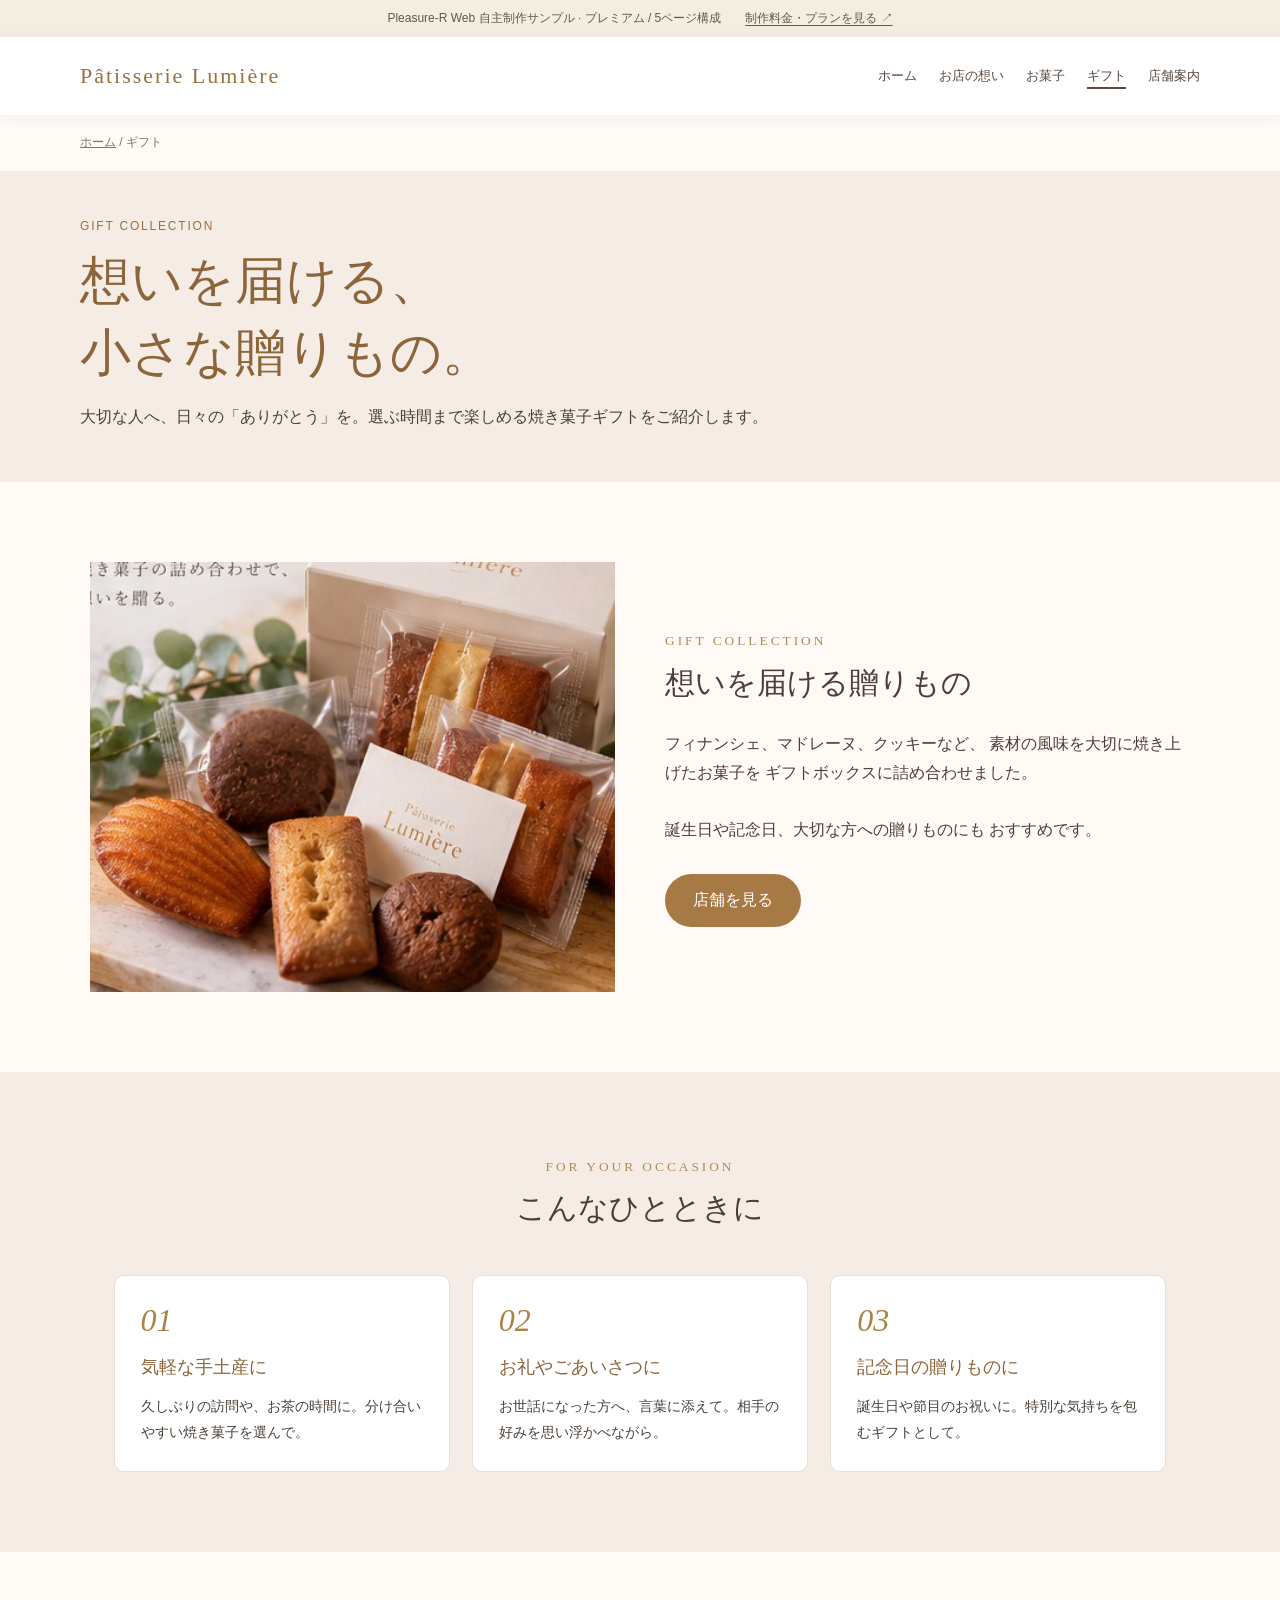
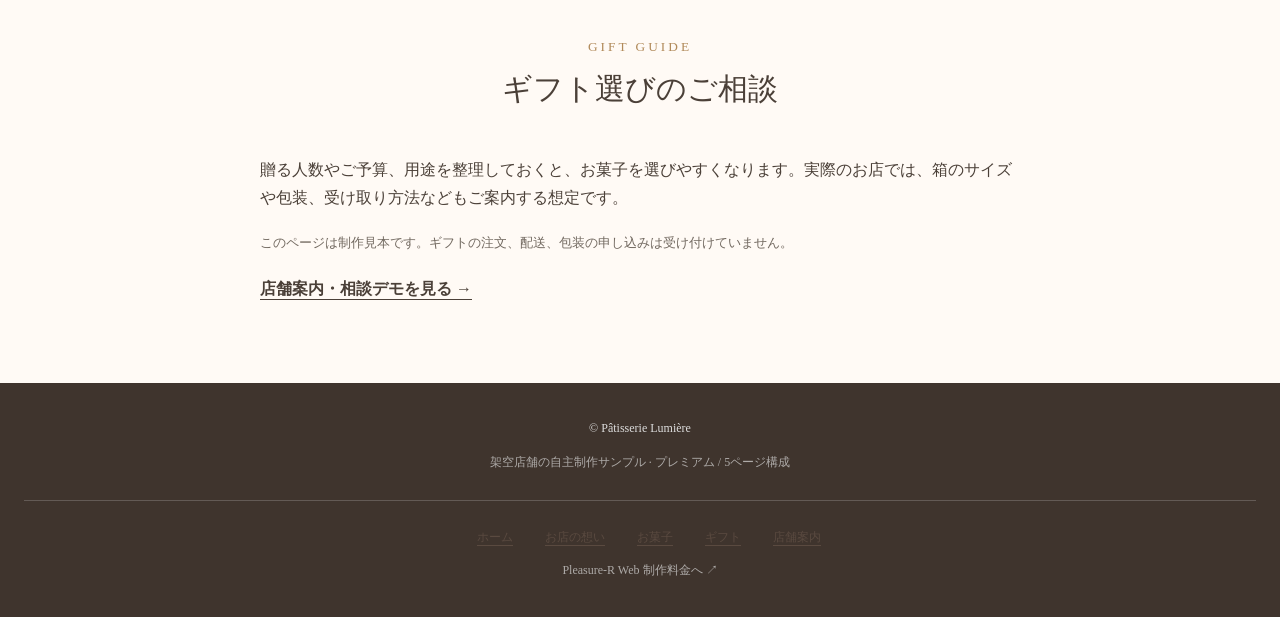
==== gift.html @ 0e6a3077 "Build a five-page patisserie sample" ====
<!doctype html><html lang="ja"><head><meta charset="utf-8"><meta name="viewport" content="width=device-width,initial-scale=1"><meta name="description" content="プレミアムプラン・5ページ構成の自主制作サンプル。架空の洋菓子店、パティスリー・ルミエール。"><title>焼き菓子・ギフト｜Pâtisserie Lumière</title><link rel="stylesheet" href="site.css"><script src="demo.js" defer></script></head><body><div class="demo-bar"><span>Pleasure-R Web 自主制作サンプル · プレミアム / 5ページ構成</span><a href="https://yamaji8198.github.io/pleasure-r-web/#price">制作料金・プランを見る ↗</a></div><header><div class="wrap cake-nav"><a class="logo" href="index.html">Pâtisserie Lumière</a><nav aria-label="メインメニュー"><a href="index.html">ホーム</a><a href="concept.html">お店の想い</a><a href="sweets.html">お菓子</a><a href="gift.html" aria-current="page">ギフト</a><a href="shop.html">店舗案内</a></nav></div></header><main><div class="wrap breadcrumb"><a href="index.html">ホーム</a><span aria-hidden="true"> / </span>ギフト</div><div class="page-head"><div class="wrap"><p class="ey">GIFT COLLECTION</p><h1>想いを届ける、<br>小さな贈りもの。</h1><p>大切な人へ、日々の「ありがとう」を。選ぶ時間まで楽しめる焼き菓子ギフトをご紹介します。</p></div></div><section id="gift">

  <div class="gift">

    <img src="gift.jpg" alt="焼き菓子ギフト">

    <div>

      <div class="title" style="text-align:left;margin-bottom:25px">

        <small>GIFT COLLECTION</small>

        <h2>想いを届ける贈りもの</h2>

      </div>

      <p>

        フィナンシェ、マドレーヌ、クッキーなど、

        素材の風味を大切に焼き上げたお菓子を

        ギフトボックスに詰め合わせました。

      </p>

      <br>

      <p>

        誕生日や記念日、大切な方への贈りものにも

        おすすめです。

      </p>

      <br>

      <a class="button" href="shop.html">店舗を見る</a>

    </div>

  </div>

</section><section class="season"><div class="wrap"><div class="title"><small>FOR YOUR OCCASION</small><h2>こんなひとときに</h2></div><div class="panel-grid"><article class="panel"><span class="panel-number">01</span><h3>気軽な手土産に</h3><p>久しぶりの訪問や、お茶の時間に。分け合いやすい焼き菓子を選んで。</p></article><article class="panel"><span class="panel-number">02</span><h3>お礼やごあいさつに</h3><p>お世話になった方へ、言葉に添えて。相手の好みを思い浮かべながら。</p></article><article class="panel"><span class="panel-number">03</span><h3>記念日の贈りものに</h3><p>誕生日や節目のお祝いに。特別な気持ちを包むギフトとして。</p></article></div></div></section><section><div class="wrap"><div class="title"><small>GIFT GUIDE</small><h2>ギフト選びのご相談</h2></div><div class="reading"><p>贈る人数やご予算、用途を整理しておくと、お菓子を選びやすくなります。実際のお店では、箱のサイズや包装、受け取り方法などもご案内する想定です。</p><p class="demo-note">このページは制作見本です。ギフトの注文、配送、包装の申し込みは受け付けていません。</p><a class="more-link" href="shop.html#consultation">店舗案内・相談デモを見る →</a></div></div></section></main><footer><p>© Pâtisserie Lumière</p><p class="portfolio">架空店舗の自主制作サンプル · プレミアム / 5ページ構成</p><nav class="page-subnav" aria-label="フッターメニュー"><a href="index.html">ホーム</a><a href="concept.html">お店の想い</a><a href="sweets.html">お菓子</a><a href="gift.html">ギフト</a><a href="shop.html">店舗案内</a></nav><p class="portfolio"><a href="https://yamaji8198.github.io/pleasure-r-web/#price">Pleasure-R Web 制作料金へ ↗</a></p></footer></body></html>
---- site.css ----
*{

  box-sizing:border-box;

  margin:0;

  padding:0;

}

html{

  scroll-behavior:smooth;

}

body{

  font-family:"Hiragino Mincho ProN","Yu Mincho",serif;

  color:#4b4038;

  background:#fffaf5;

  line-height:1.8;

}

header{

  position:sticky;

  top:0;

  z-index:100;

  background:rgba(255,255,255,.95);

  padding:14px 6%;

  display:flex;

  justify-content:space-between;

  align-items:center;

  box-shadow:0 2px 15px rgba(0,0,0,.05);

}

.logo{

  font-size:20px;

  letter-spacing:2px;

  color:#9a7040;

}

nav a{

  color:#5a4a40;

  text-decoration:none;

  margin-left:18px;

  font-size:13px;

}

.hero{

  min-height:78vh;

  background:

    linear-gradient(rgba(255,248,240,.25),rgba(255,248,240,.25)),

    url("hero.jpg") center/cover no-repeat;

  display:flex;

  align-items:center;

  padding:8%;

}

.hero-box{

  background:rgba(255,255,255,.86);

  padding:40px;

  max-width:520px;

  border-radius:4px;

}

.hero h1{

  font-size:clamp(30px,6vw,55px);

  font-weight:400;

  color:#8c653b;

  margin-bottom:15px;

}

.hero p{

  font-size:16px;

  margin-bottom:25px;

}

.button{

  display:inline-block;

  background:#a77a45;

  color:white;

  text-decoration:none;

  padding:12px 28px;

  border-radius:30px;

}

section{

  padding:80px 7%;

}

.title{

  text-align:center;

  margin-bottom:45px;

}

.title small{

  color:#b18a5a;

  letter-spacing:3px;

}

.title h2{

  font-size:30px;

  font-weight:400;

  margin-top:5px;

}

.intro{

  text-align:center;

  max-width:750px;

  margin:auto;

}

.products{

  display:grid;

  grid-template-columns:repeat(3,1fr);

  gap:25px;

}

.card{

  background:white;

  box-shadow:0 8px 25px rgba(70,40,20,.08);

  overflow:hidden;

}

.card img{

  width:100%;

  height:280px;

  object-fit:cover;

}

.card-text{

  padding:22px;

}

.card h3{

  font-weight:400;

  color:#8c653b;

}

.price{

  color:#a77a45;

  margin-top:8px;

}

.season{

  background:#f5ede5;

}

.gift{

  display:grid;

  grid-template-columns:1fr 1fr;

  align-items:center;

  gap:50px;

}

.gift img{

  width:100%;

  height:430px;

  object-fit:cover;

}

.shop{

  background:white;

}

.shop-wrap{

  display:grid;

  grid-template-columns:1fr 1fr;

  gap:45px;

  align-items:center;

}

.shop-wrap img{

  width:100%;

  height:430px;

  object-fit:cover;

}

.info{

  background:#fff;

  padding:35px;

}

.info h3{

  font-size:26px;

  font-weight:400;

  color:#8c653b;

  margin-bottom:20px;

}

.cta{

  text-align:center;

  background:#8c653b;

  color:white;

}

.cta h2{

  font-size:30px;

  font-weight:400;

  margin-bottom:15px;

}

.cta .button{

  background:white;

  color:#8c653b;

  margin-top:20px;

}

footer{

  text-align:center;

  padding:35px;

  background:#3f342d;

  color:#ddd;

  font-size:12px;

}

.portfolio{

  margin-top:12px;

  opacity:.7;

}

@media(max-width:750px){

  header{

    display:block;

    text-align:center;

  }

  nav{

    margin-top:8px;

  }

  nav a{

    margin:0 5px;

    font-size:11px;

  }

  .hero{

    min-height:70vh;

    padding:25px;

  }

  .hero-box{

    padding:28px 22px;

  }

  section{

    padding:60px 20px;

  }

  .products,

  .gift,

  .shop-wrap{

    grid-template-columns:1fr;

  }

  .card img,

  .gift img,

  .shop-wrap img{

    height:auto;

  }

}


a:focus-visible,button:focus-visible,input:focus-visible,select:focus-visible,textarea:focus-visible{outline:3px solid #cd7a29;outline-offset:4px}img{max-width:100%;height:auto}.demo-bar{display:flex;align-items:center;justify-content:center;flex-wrap:wrap;gap:6px 24px;padding:9px 18px;background:#f4ede1;color:#655846;font:12px/1.6 -apple-system,BlinkMacSystemFont,"Yu Gothic",sans-serif}.demo-bar a{text-decoration:underline;text-underline-offset:3px}.breadcrumb{font-size:12px;padding:17px 0;color:#737b72}.breadcrumb a{text-decoration:underline}.page-head{padding:45px 0 50px;background:var(--cream,#f5ede5)}.page-head h1{font-size:clamp(2rem,4vw,3.4rem);margin:8px 0 14px;line-height:1.4}.page-head p{max-width:720px}.page-links{display:flex;gap:10px;flex-wrap:wrap;margin:24px 0}.page-links a{padding:10px 17px;border:1px solid #d9dacf;border-radius:5px;background:#fff}.page-links a:hover{border-color:#8d825d}.more-link{display:inline-block;text-decoration:underline;text-underline-offset:5px;font-weight:700;margin-top:20px}.page-subnav{display:flex;gap:14px;flex-wrap:wrap;justify-content:center;padding-top:26px;margin-top:26px;border-top:1px solid #ffffff30}.page-subnav a{text-decoration:underline;text-underline-offset:4px}nav a[aria-current=page]{text-decoration:underline;text-decoration-thickness:2px;text-underline-offset:7px}.panel-grid{display:grid;grid-template-columns:repeat(3,minmax(0,1fr));gap:22px}.panel{padding:26px;background:white;border:1px solid #e7dfd4;border-radius:10px}.panel h3{margin:0 0 10px;font-size:1.15rem}.panel p{font-size:.94rem}.panel-number{display:block;font:italic 32px Georgia,serif;color:#aa8347;margin-bottom:12px}.demo-note{font-size:13px;color:#726960;margin-top:16px}.reading{max-width:760px;margin:auto}.reading p+p{margin-top:18px}.reading h2{font-size:1.6rem;line-height:1.5;margin:24px 0 14px}.faq{max-width:850px;margin:25px auto 0}.faq details{border-bottom:1px solid #ddd6cb;padding:18px 4px}.faq summary{cursor:pointer;font-weight:700}.faq details p{margin-top:14px;font-size:.94rem}.demo-form{display:grid;gap:18px;max-width:700px;margin:24px auto 0}.demo-form label{display:grid;gap:6px;font-size:14px;font-weight:600}.demo-form input,.demo-form select,.demo-form textarea{font:inherit;min-width:0;width:100%;padding:12px;border:1px solid #c5c7bb;background:#fff;border-radius:6px}.demo-form textarea{min-height:110px;resize:vertical}.demo-form button{font:inherit;border:0;cursor:pointer;justify-self:start}.demo-result{padding:20px;background:#edf4eb;border:1px solid #c7d7c6;border-radius:7px;color:#2f5135;white-space:pre-line}.demo-result:empty{display:none}.sample-contact{margin-top:30px}.sample-contact h2{font-size:1.7rem}.sample-contact p{margin:12px 0}.section-small{padding-top:40px;padding-bottom:40px}@media(max-width:800px){.panel-grid{grid-template-columns:1fr}.page-head{padding:28px 0 35px}.demo-bar{font-size:11px}.page-subnav{gap:12px 20px}}

:root{--cream:#f5ede5}.wrap{width:min(1120px,calc(100% - 48px));margin:auto}a{color:inherit;text-decoration:none}.cake-nav{display:flex;justify-content:space-between;align-items:center;gap:22px;min-height:78px;padding-block:16px}header{padding:0}header .logo{font-size:22px;white-space:nowrap}header nav{display:flex;gap:22px;flex-wrap:wrap}header nav a{margin:0;font-size:13px}.page-head h1{font-family:"Yu Mincho",serif;font-weight:400;color:#8c653b}.ey{font-family:sans-serif;letter-spacing:.15em;font-size:12px;color:#9a7040}.breadcrumb{font-family:sans-serif}.title h2{line-height:1.5}.intro .more-link{font-size:14px}.feature-grid{display:grid;grid-template-columns:repeat(3,minmax(0,1fr));gap:24px}.feature{display:block;background:#fff;border:1px solid #e8ded2;overflow:hidden;border-radius:3px}.feature img{width:100%;height:240px;object-fit:cover;display:block;transition:transform .25s}.feature:hover img{transform:scale(1.025)}.feature>div{padding:24px}.feature small{letter-spacing:.15em;color:#a77a45;font-family:sans-serif;font-size:11px}.feature h3{font-weight:400;font-size:23px;margin:5px 0 10px}.feature p{font-size:14px}.feature span{display:block;margin-top:20px;font-size:13px;color:#956d3e}.story-split{display:grid;grid-template-columns:1fr 1fr;gap:55px;align-items:center}.story-split>img{width:100%;height:430px;object-fit:cover}.panel-grid h3{font-weight:400;color:#8c653b}.panel-grid p{font-size:14px}.shop-wrap img{display:block}.info{padding:24px}.info h3{font-size:24px}.page-subnav a{font-size:12px}section[id],div[id]{scroll-margin-top:110px}.demo-form{font-family:sans-serif}.demo-form .button{font-size:14px}.demo-note{line-height:1.8}.cta p{max-width:650px;margin:0 auto}footer{padding-inline:24px}.hero-box{backdrop-filter:blur(3px)}@media(max-width:800px){.cake-nav{flex-direction:column;gap:12px;padding-block:13px}header nav{justify-content:center;gap:10px 20px}.feature-grid,.story-split{grid-template-columns:1fr}.feature img{height:260px}.story-split{gap:28px}.story-split>img{height:300px}.wrap{width:calc(100% - 40px)}section{padding-inline:20px}.story-split .reading{max-width:none}.hero{min-height:65vh}.page-head{padding-inline:0}.panel-grid{gap:16px}.cake-nav .logo{font-size:20px}}@media(max-width:480px){header nav{gap:8px 14px}header nav a{font-size:11px}.hero{min-height:560px;padding:24px 20px}.hero-box{padding:25px;max-width:100%}.hero h1{font-size:40px}.hero p{font-size:14px}.page-head h1{font-size:2rem}.gift img,.shop-wrap img{height:280px;object-fit:cover}.products{gap:24px}.card img{height:270px;object-fit:cover}.cta h2{font-size:25px}.feature img{height:220px}.story-split>img{height:260px}.panel{padding:22px}}
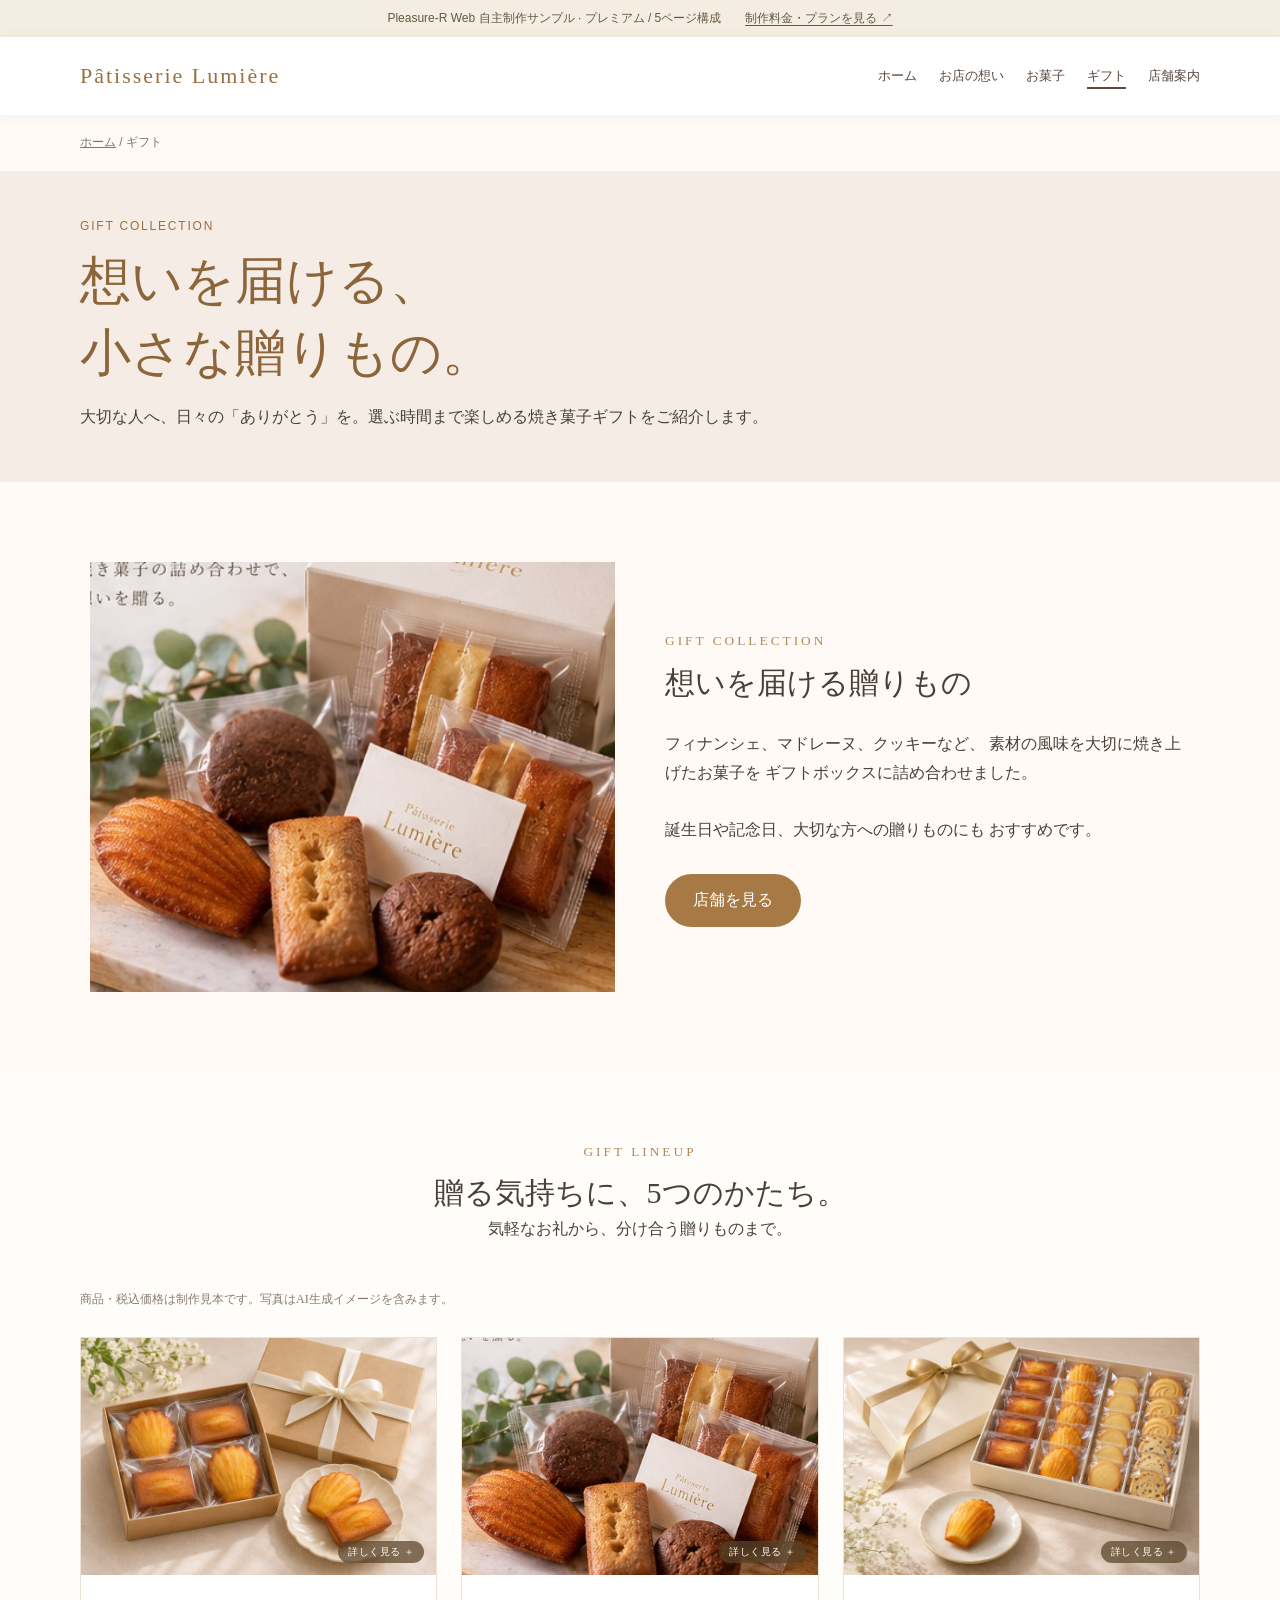
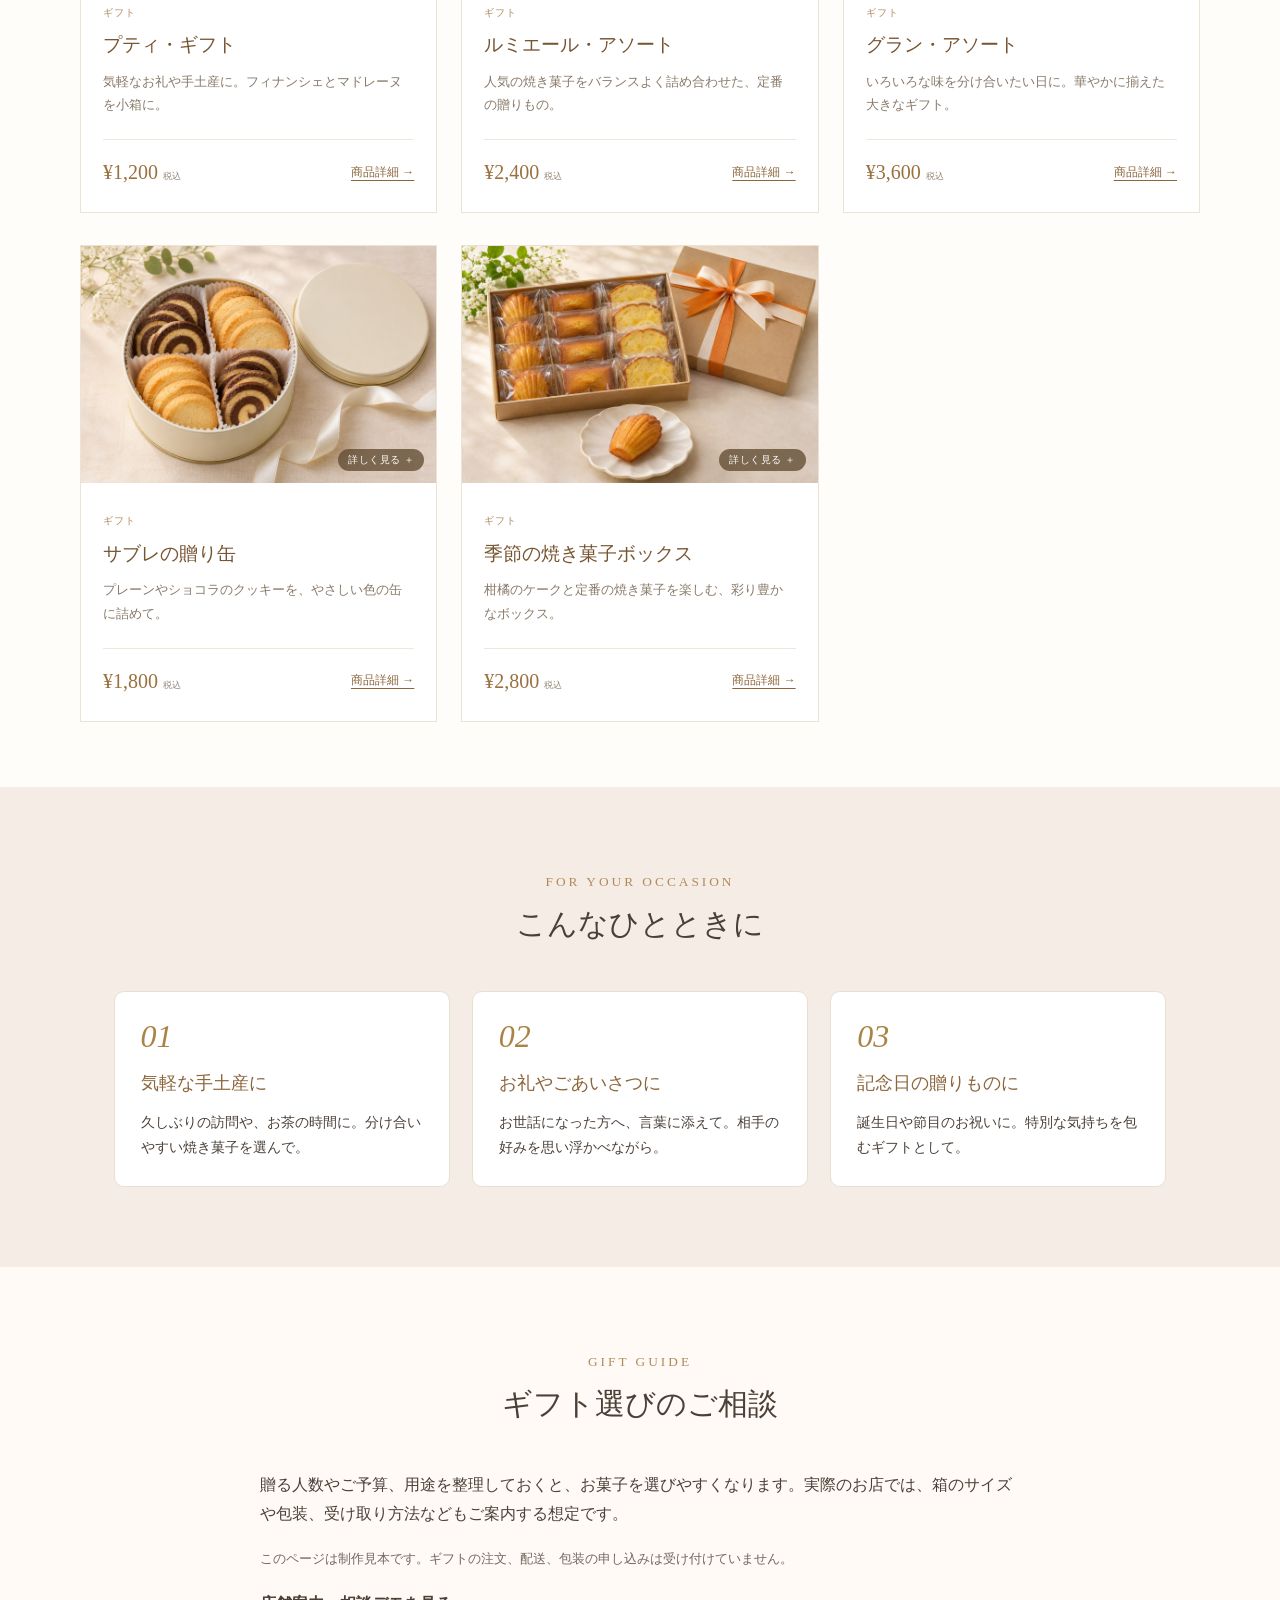
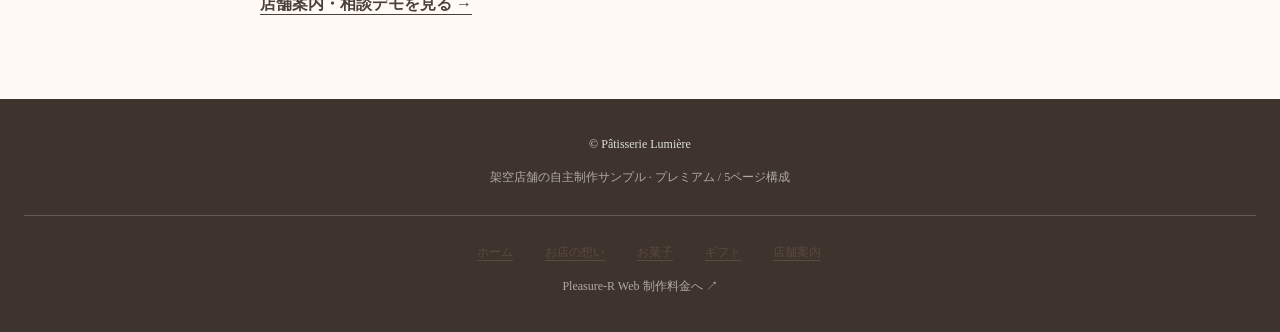
==== commit c26428db: "Add 30 sweets with fruit filters and product photos" ====
--- a/gift.html
+++ b/gift.html
@@ -1,45 +1,45 @@
-<!doctype html><html lang="ja"><head><meta charset="utf-8"><meta name="viewport" content="width=device-width,initial-scale=1"><meta name="description" content="プレミアムプラン・5ページ構成の自主制作サンプル。架空の洋菓子店、パティスリー・ルミエール。"><title>焼き菓子・ギフト｜Pâtisserie Lumière</title><link rel="stylesheet" href="site.css"><script src="demo.js" defer></script></head><body><div class="demo-bar"><span>Pleasure-R Web 自主制作サンプル · プレミアム / 5ページ構成</span><a href="https://yamaji8198.github.io/pleasure-r-web/#price">制作料金・プランを見る ↗</a></div><header><div class="wrap cake-nav"><a class="logo" href="index.html">Pâtisserie Lumière</a><nav aria-label="メインメニュー"><a href="index.html">ホーム</a><a href="concept.html">お店の想い</a><a href="sweets.html">お菓子</a><a href="gift.html" aria-current="page">ギフト</a><a href="shop.html">店舗案内</a></nav></div></header><main><div class="wrap breadcrumb"><a href="index.html">ホーム</a><span aria-hidden="true"> / </span>ギフト</div><div class="page-head"><div class="wrap"><p class="ey">GIFT COLLECTION</p><h1>想いを届ける、<br>小さな贈りもの。</h1><p>大切な人へ、日々の「ありがとう」を。選ぶ時間まで楽しめる焼き菓子ギフトをご紹介します。</p></div></div><section id="gift">
-
-  <div class="gift">
-
-    <img src="gift.jpg" alt="焼き菓子ギフト">
-
-    <div>
-
-      <div class="title" style="text-align:left;margin-bottom:25px">
-
-        <small>GIFT COLLECTION</small>
-
-        <h2>想いを届ける贈りもの</h2>
-
-      </div>
-
-      <p>
-
-        フィナンシェ、マドレーヌ、クッキーなど、
-
-        素材の風味を大切に焼き上げたお菓子を
-
-        ギフトボックスに詰め合わせました。
-
-      </p>
-
-      <br>
-
-      <p>
-
-        誕生日や記念日、大切な方への贈りものにも
-
-        おすすめです。
-
-      </p>
-
-      <br>
-
-      <a class="button" href="shop.html">店舗を見る</a>
-
-    </div>
-
-  </div>
-
-</section><section class="season"><div class="wrap"><div class="title"><small>FOR YOUR OCCASION</small><h2>こんなひとときに</h2></div><div class="panel-grid"><article class="panel"><span class="panel-number">01</span><h3>気軽な手土産に</h3><p>久しぶりの訪問や、お茶の時間に。分け合いやすい焼き菓子を選んで。</p></article><article class="panel"><span class="panel-number">02</span><h3>お礼やごあいさつに</h3><p>お世話になった方へ、言葉に添えて。相手の好みを思い浮かべながら。</p></article><article class="panel"><span class="panel-number">03</span><h3>記念日の贈りものに</h3><p>誕生日や節目のお祝いに。特別な気持ちを包むギフトとして。</p></article></div></div></section><section><div class="wrap"><div class="title"><small>GIFT GUIDE</small><h2>ギフト選びのご相談</h2></div><div class="reading"><p>贈る人数やご予算、用途を整理しておくと、お菓子を選びやすくなります。実際のお店では、箱のサイズや包装、受け取り方法などもご案内する想定です。</p><p class="demo-note">このページは制作見本です。ギフトの注文、配送、包装の申し込みは受け付けていません。</p><a class="more-link" href="shop.html#consultation">店舗案内・相談デモを見る →</a></div></div></section></main><footer><p>© Pâtisserie Lumière</p><p class="portfolio">架空店舗の自主制作サンプル · プレミアム / 5ページ構成</p><nav class="page-subnav" aria-label="フッターメニュー"><a href="index.html">ホーム</a><a href="concept.html">お店の想い</a><a href="sweets.html">お菓子</a><a href="gift.html">ギフト</a><a href="shop.html">店舗案内</a></nav><p class="portfolio"><a href="https://yamaji8198.github.io/pleasure-r-web/#price">Pleasure-R Web 制作料金へ ↗</a></p></footer></body></html>
+<!doctype html><html lang="ja"><head><meta charset="utf-8"><meta name="viewport" content="width=device-width,initial-scale=1"><meta name="description" content="プレミアムプラン・5ページ構成の自主制作サンプル。架空の洋菓子店、パティスリー・ルミエール。"><title>焼き菓子・ギフト｜Pâtisserie Lumière</title><link rel="stylesheet" href="site.css"><script src="demo.js" defer></script><link rel="stylesheet" href="menu.css"><script src="menu.js" defer></script></head><body><div class="demo-bar"><span>Pleasure-R Web 自主制作サンプル · プレミアム / 5ページ構成</span><a href="https://yamaji8198.github.io/pleasure-r-web/#price">制作料金・プランを見る ↗</a></div><header><div class="wrap cake-nav"><a class="logo" href="index.html">Pâtisserie Lumière</a><nav aria-label="メインメニュー"><a href="index.html">ホーム</a><a href="concept.html">お店の想い</a><a href="sweets.html">お菓子</a><a href="gift.html" aria-current="page">ギフト</a><a href="shop.html">店舗案内</a></nav></div></header><main><div class="wrap breadcrumb"><a href="index.html">ホーム</a><span aria-hidden="true"> / </span>ギフト</div><div class="page-head"><div class="wrap"><p class="ey">GIFT COLLECTION</p><h1>想いを届ける、<br>小さな贈りもの。</h1><p>大切な人へ、日々の「ありがとう」を。選ぶ時間まで楽しめる焼き菓子ギフトをご紹介します。</p></div></div><section id="gift">
+
+  <div class="gift">
+
+    <img src="gift.jpg" alt="焼き菓子ギフト">
+
+    <div>
+
+      <div class="title" style="text-align:left;margin-bottom:25px">
+
+        <small>GIFT COLLECTION</small>
+
+        <h2>想いを届ける贈りもの</h2>
+
+      </div>
+
+      <p>
+
+        フィナンシェ、マドレーヌ、クッキーなど、
+
+        素材の風味を大切に焼き上げたお菓子を
+
+        ギフトボックスに詰め合わせました。
+
+      </p>
+
+      <br>
+
+      <p>
+
+        誕生日や記念日、大切な方への贈りものにも
+
+        おすすめです。
+
+      </p>
+
+      <br>
+
+      <a class="button" href="shop.html">店舗を見る</a>
+
+    </div>
+
+  </div>
+
+</section><section id="gift-lineup" class="menu-section"><div class="wrap"><div class="title"><small>GIFT LINEUP</small><h2>贈る気持ちに、5つのかたち。</h2><p>気軽なお礼から、分け合う贈りものまで。</p></div><p class="menu-notice">商品・税込価格は制作見本です。写真はAI生成イメージを含みます。</p><div class="menu-grid gift-grid"><article class="menu-card" data-category="gift" data-fruit="false" data-search="プティ・ギフト 気軽なお礼や手土産に。フィナンシェとマドレーヌを小箱に。" id="item-gift-small"><button class="menu-image" type="button" data-product="gift-small" aria-label="プティ・ギフトの写真と説明を見る"><img src="menu-gift-small.jpg" width="1536" height="1024" alt="プティ・ギフト" loading="lazy" decoding="async"><span>詳しく見る ＋</span></button><div class="menu-card-body"><span class="menu-category">ギフト</span><h3>プティ・ギフト</h3><p>気軽なお礼や手土産に。フィナンシェとマドレーヌを小箱に。</p><div class="menu-card-bottom"><span class="menu-price">¥1,200<small>税込</small></span><button type="button" class="menu-details" data-product="gift-small" aria-label="プティ・ギフトの詳細">商品詳細 →</button></div></div></article><article class="menu-card" data-category="gift" data-fruit="false" data-search="ルミエール・アソート 人気の焼き菓子をバランスよく詰め合わせた、定番の贈りもの。" id="item-gift-standard"><button class="menu-image" type="button" data-product="gift-standard" aria-label="ルミエール・アソートの写真と説明を見る"><img src="gift.jpg" width="1536" height="1024" alt="ルミエール・アソート" loading="lazy" decoding="async"><span>詳しく見る ＋</span></button><div class="menu-card-body"><span class="menu-category">ギフト</span><h3>ルミエール・アソート</h3><p>人気の焼き菓子をバランスよく詰め合わせた、定番の贈りもの。</p><div class="menu-card-bottom"><span class="menu-price">¥2,400<small>税込</small></span><button type="button" class="menu-details" data-product="gift-standard" aria-label="ルミエール・アソートの詳細">商品詳細 →</button></div></div></article><article class="menu-card" data-category="gift" data-fruit="false" data-search="グラン・アソート いろいろな味を分け合いたい日に。華やかに揃えた大きなギフト。" id="item-gift-large"><button class="menu-image" type="button" data-product="gift-large" aria-label="グラン・アソートの写真と説明を見る"><img src="menu-gift-large.jpg" width="1536" height="1024" alt="グラン・アソート" loading="lazy" decoding="async"><span>詳しく見る ＋</span></button><div class="menu-card-body"><span class="menu-category">ギフト</span><h3>グラン・アソート</h3><p>いろいろな味を分け合いたい日に。華やかに揃えた大きなギフト。</p><div class="menu-card-bottom"><span class="menu-price">¥3,600<small>税込</small></span><button type="button" class="menu-details" data-product="gift-large" aria-label="グラン・アソートの詳細">商品詳細 →</button></div></div></article><article class="menu-card" data-category="gift" data-fruit="false" data-search="サブレの贈り缶 プレーンやショコラのクッキーを、やさしい色の缶に詰めて。" id="item-gift-tin"><button class="menu-image" type="button" data-product="gift-tin" aria-label="サブレの贈り缶の写真と説明を見る"><img src="menu-gift-tin.jpg" width="1536" height="1024" alt="サブレの贈り缶" loading="lazy" decoding="async"><span>詳しく見る ＋</span></button><div class="menu-card-body"><span class="menu-category">ギフト</span><h3>サブレの贈り缶</h3><p>プレーンやショコラのクッキーを、やさしい色の缶に詰めて。</p><div class="menu-card-bottom"><span class="menu-price">¥1,800<small>税込</small></span><button type="button" class="menu-details" data-product="gift-tin" aria-label="サブレの贈り缶の詳細">商品詳細 →</button></div></div></article><article class="menu-card" data-category="gift" data-fruit="false" data-search="季節の焼き菓子ボックス 柑橘のケークと定番の焼き菓子を楽しむ、彩り豊かなボックス。" id="item-gift-seasonal"><button class="menu-image" type="button" data-product="gift-seasonal" aria-label="季節の焼き菓子ボックスの写真と説明を見る"><img src="menu-gift-seasonal.jpg" width="1536" height="1024" alt="季節の焼き菓子ボックス" loading="lazy" decoding="async"><span>詳しく見る ＋</span></button><div class="menu-card-body"><span class="menu-category">ギフト</span><h3>季節の焼き菓子ボックス</h3><p>柑橘のケークと定番の焼き菓子を楽しむ、彩り豊かなボックス。</p><div class="menu-card-bottom"><span class="menu-price">¥2,800<small>税込</small></span><button type="button" class="menu-details" data-product="gift-seasonal" aria-label="季節の焼き菓子ボックスの詳細">商品詳細 →</button></div></div></article></div></div></section><section class="season"><div class="wrap"><div class="title"><small>FOR YOUR OCCASION</small><h2>こんなひとときに</h2></div><div class="panel-grid"><article class="panel"><span class="panel-number">01</span><h3>気軽な手土産に</h3><p>久しぶりの訪問や、お茶の時間に。分け合いやすい焼き菓子を選んで。</p></article><article class="panel"><span class="panel-number">02</span><h3>お礼やごあいさつに</h3><p>お世話になった方へ、言葉に添えて。相手の好みを思い浮かべながら。</p></article><article class="panel"><span class="panel-number">03</span><h3>記念日の贈りものに</h3><p>誕生日や節目のお祝いに。特別な気持ちを包むギフトとして。</p></article></div></div></section><section><div class="wrap"><div class="title"><small>GIFT GUIDE</small><h2>ギフト選びのご相談</h2></div><div class="reading"><p>贈る人数やご予算、用途を整理しておくと、お菓子を選びやすくなります。実際のお店では、箱のサイズや包装、受け取り方法などもご案内する想定です。</p><p class="demo-note">このページは制作見本です。ギフトの注文、配送、包装の申し込みは受け付けていません。</p><a class="more-link" href="shop.html#consultation">店舗案内・相談デモを見る →</a></div></div></section></main><footer><p>© Pâtisserie Lumière</p><p class="portfolio">架空店舗の自主制作サンプル · プレミアム / 5ページ構成</p><nav class="page-subnav" aria-label="フッターメニュー"><a href="index.html">ホーム</a><a href="concept.html">お店の想い</a><a href="sweets.html">お菓子</a><a href="gift.html">ギフト</a><a href="shop.html">店舗案内</a></nav><p class="portfolio"><a href="https://yamaji8198.github.io/pleasure-r-web/#price">Pleasure-R Web 制作料金へ ↗</a></p></footer><dialog class="product-dialog" id="product-dialog" aria-labelledby="product-dialog-title"><button type="button" class="dialog-close" aria-label="商品詳細を閉じる">×</button><div class="dialog-grid"><img id="product-dialog-image" alt=""><div class="dialog-copy"><p class="ey" id="product-dialog-category"></p><h2 id="product-dialog-title"></h2><p id="product-dialog-description"></p><p class="dialog-price" id="product-dialog-price"></p><p class="menu-notice">商品・価格は自主制作サンプルの設定です。注文や取り置きは受け付けていません。</p><a class="button" href="shop.html#consultation">店舗案内・相談デモへ</a></div></div></dialog><script type="application/json" id="menu-data">[{"id":"shortcake","name":"苺のショートケーキ","category":"cake","price":680,"description":"軽やかな生クリームと、甘酸っぱい苺を重ねた定番のひと品。","image":"shortcake.jpg","fruit":true},{"id":"chocolate","name":"ショコラ・ノワール","category":"cake","price":720,"description":"カカオの深い香りと、なめらかな口どけを楽しむショコラケーキ。","image":"chocolate.jpg","fruit":false},{"id":"fruit-tart","name":"季節のフルーツタルト","category":"cake","price":750,"description":"色とりどりの果実を飾った、華やかなタルト。","image":"tart.jpg","fruit":true},{"id":"cheesecake","name":"ベイクドチーズケーキ","category":"cake","price":650,"description":"こんがり焼き上げた表面と、しっとり濃厚なチーズの味わい。","image":"menu-cheesecake.jpg","fruit":false},{"id":"montblanc","name":"モンブラン","category":"cake","price":780,"description":"細く絞ったマロンクリームを重ねた、香り豊かな栗のお菓子。","image":"menu-montblanc.jpg","fruit":false},{"id":"choux","name":"シュー・ア・ラ・クレーム","category":"cake","price":380,"description":"香ばしいシュー生地に、バニラ香るカスタードをたっぷり。","image":"menu-choux.jpg","fruit":false},{"id":"strawberry-mousse","name":"苺のムース","category":"cake","price":690,"description":"苺のやさしい甘さを、淡いピンクのなめらかなムースに。","image":"menu-strawberry-mousse.jpg","fruit":true},{"id":"raspberry-mousse","name":"フランボワーズ","category":"cake","price":720,"description":"艶やかな赤いグラサージュに、木苺の甘酸っぱさを閉じ込めて。","image":"menu-raspberry-mousse.jpg","fruit":true},{"id":"lemon-tart","name":"タルト・シトロン","category":"cake","price":680,"description":"レモンの爽やかな酸味と、軽やかなメレンゲの組み合わせ。","image":"menu-lemon-tart.jpg","fruit":true},{"id":"fruit-roll","name":"彩りフルーツロール","category":"cake","price":620,"description":"ふんわりしたスポンジで、クリームと果実をやさしく包みました。","image":"menu-fruit-roll.jpg","fruit":true},{"id":"millefeuille","name":"ミルフィーユ・ヴァニーユ","category":"cake","price":740,"description":"サクサクのパイと、バニラクリームを美しく重ねたひと品。","image":"menu-millefeuille.jpg","fruit":false},{"id":"peach-tart","name":"白桃のタルト","category":"cake","price":790,"description":"みずみずしい白桃を花びらのように重ねた、上品なタルト。","image":"menu-peach-tart.jpg","fruit":true},{"id":"mango-mousse","name":"マンゴー・ソレイユ","category":"cake","price":760,"description":"太陽のように鮮やかなマンゴーの甘さを楽しむムース。","image":"menu-mango-mousse.jpg","fruit":true},{"id":"blueberry-cheesecake","name":"ブルーベリーレアチーズ","category":"cake","price":740,"description":"まろやかなレアチーズに、ブルーベリーの爽やかなアクセント。","image":"menu-blueberry-cheesecake.jpg","fruit":true},{"id":"orange-mousse","name":"オランジュ","category":"cake","price":710,"description":"オレンジの果肉と、軽やかな柑橘のムースを合わせて。","image":"menu-orange-mousse.jpg","fruit":true},{"id":"financier","name":"フィナンシェ","category":"baked","price":280,"description":"焦がしバターとアーモンドの香り。外は香ばしく、中はしっとり。","image":"menu-financier.jpg","fruit":false},{"id":"madeleine","name":"マドレーヌ","category":"baked","price":280,"description":"貝殻のかたちが愛らしい、ふんわりやさしいバターのお菓子。","image":"menu-madeleine.jpg","fruit":false},{"id":"cookies","name":"サブレ・アソート","category":"baked","price":500,"description":"プレーンとショコラ。食感も香りも楽しめるクッキーの小さな詰め合わせ。","image":"menu-cookies.jpg","fruit":false},{"id":"canele","name":"カヌレ","category":"baked","price":320,"description":"カリッと香ばしい外側と、もっちりした内側のコントラスト。","image":"menu-canele.jpg","fruit":false},{"id":"brownie","name":"ショコラ・ブラウニー","category":"baked","price":350,"description":"濃厚なチョコレートに、くるみの食感を添えた焼き菓子。","image":"menu-brownie.jpg","fruit":false},{"id":"poundcake","name":"ケーク・シトロン","category":"baked","price":320,"description":"レモンの香りとバターのコク。ティータイムに寄り添うパウンドケーキ。","image":"menu-poundcake.jpg","fruit":true},{"id":"florentine","name":"フロランタン","category":"baked","price":300,"description":"キャラメルをまとったアーモンドと、軽やかなサブレの二重奏。","image":"menu-florentine.jpg","fruit":false},{"id":"palmier","name":"パルミエ","category":"baked","price":260,"description":"ハートのかたちのパイ。幾重にも重なる層を香ばしく焼き上げて。","image":"menu-palmier.jpg","fruit":false},{"id":"dacquoise","name":"ダックワーズ","category":"baked","price":330,"description":"さっくりと軽いアーモンド生地に、コーヒークリームをサンド。","image":"menu-dacquoise.jpg","fruit":false},{"id":"galette","name":"ガレット・ブルトンヌ","category":"baked","price":300,"description":"厚めに焼き上げた、バターの香り豊かな素朴なサブレ。","image":"menu-galette.jpg","fruit":false},{"id":"gift-small","name":"プティ・ギフト","category":"gift","price":1200,"description":"気軽なお礼や手土産に。フィナンシェとマドレーヌを小箱に。","image":"menu-gift-small.jpg","fruit":false},{"id":"gift-standard","name":"ルミエール・アソート","category":"gift","price":2400,"description":"人気の焼き菓子をバランスよく詰め合わせた、定番の贈りもの。","image":"gift.jpg","fruit":false},{"id":"gift-large","name":"グラン・アソート","category":"gift","price":3600,"description":"いろいろな味を分け合いたい日に。華やかに揃えた大きなギフト。","image":"menu-gift-large.jpg","fruit":false},{"id":"gift-tin","name":"サブレの贈り缶","category":"gift","price":1800,"description":"プレーンやショコラのクッキーを、やさしい色の缶に詰めて。","image":"menu-gift-tin.jpg","fruit":false},{"id":"gift-seasonal","name":"季節の焼き菓子ボックス","category":"gift","price":2800,"description":"柑橘のケークと定番の焼き菓子を楽しむ、彩り豊かなボックス。","image":"menu-gift-seasonal.jpg","fruit":false}]</script></body></html>
--- a/menu.css
+++ b/menu.css
@@ -0,0 +1 @@
+.menu-section{padding:65px 0;background:#fffdf9}.menu-heading{display:flex;justify-content:space-between;align-items:end;gap:30px;margin-bottom:18px}.menu-heading h2{font-weight:400;font-size:clamp(24px,3vw,34px);color:#8c653b;line-height:1.5;margin-top:8px}.menu-heading>p{font-size:13px;color:#8b7a69;line-height:1.9}.menu-notice{font-size:12px;color:#8a7c70;line-height:1.8;margin:16px 0}.menu-toolbar{padding:24px 0;display:flex;justify-content:space-between;align-items:end;gap:20px;border-top:1px solid #eadfd2;border-bottom:1px solid #eadfd2;margin-top:26px}.menu-filters{display:flex;gap:8px;flex-wrap:wrap}.menu-filters button{font:inherit;font-size:13px;cursor:pointer;background:#fff;border:1px solid #ddcfbd;border-radius:99px;color:#75604a;padding:9px 15px;white-space:nowrap}.menu-filters button[aria-pressed=true]{background:#8c653b;border-color:#8c653b;color:#fff}.menu-filters span{font-size:10px;margin-left:4px;opacity:.8}.menu-search{display:grid;gap:5px;font-family:sans-serif;font-size:11px;color:#8a7764;min-width:230px}.menu-search input{border:1px solid #ddcfbd;background:white;border-radius:5px;padding:11px 12px;font:13px sans-serif;color:#4b4038;min-width:0;width:100%}.menu-count{font-size:12px;color:#927d64;padding:17px 0}.menu-grid{display:grid;grid-template-columns:repeat(3,minmax(0,1fr));gap:32px 24px}.menu-card{background:#fff;border:1px solid #ede2d6;overflow:hidden;min-width:0;scroll-margin-top:120px}.menu-card[hidden],.menu-empty[hidden]{display:none}.menu-image{border:0;padding:0;background:#f4eadd;display:block;position:relative;width:100%;cursor:pointer;overflow:hidden;color:#fff}.menu-image img{display:block;width:100%;height:auto;aspect-ratio:3/2;object-fit:cover;transition:transform .3s}.menu-image:hover img{transform:scale(1.035)}.menu-image>span{position:absolute;bottom:12px;right:12px;background:#594329b8;border-radius:99px;padding:4px 10px;font-size:10px;letter-spacing:.05em}.menu-card-body{padding:22px}.menu-category{color:#b08c60;font-size:10px;letter-spacing:.1em;font-family:sans-serif}.menu-card h3{font-weight:400;font-size:19px;color:#775431;line-height:1.5;margin:6px 0 10px}.menu-card-body>p{font-size:13px;color:#897969;min-height:3.8em}.menu-card-bottom{display:flex;justify-content:space-between;align-items:center;gap:10px;margin-top:20px;padding-top:14px;border-top:1px solid #f0e7db}.menu-price{color:#9a7040;font-size:20px}.menu-price small{font-family:sans-serif;font-size:9px;margin-left:5px;color:#968777}.menu-details{font:12px sans-serif;border:0;background:none;color:#8c653b;text-decoration:underline;text-underline-offset:4px;cursor:pointer;padding:7px 0}.menu-empty{text-align:center;padding:60px 20px;color:#8a7764}.menu-empty button{display:block;margin:20px auto 0;padding:10px 20px;background:white;border:1px solid #b79c7c;border-radius:6px;cursor:pointer;color:#8c653b;font:inherit}.product-dialog{border:0;padding:0;max-width:900px;width:calc(100% - 40px);max-height:calc(100vh - 48px);margin:auto;background:#fffaf5;color:#4b4038;overflow:auto;border-radius:8px;box-shadow:0 20px 80px #0004}.product-dialog::backdrop{background:#35281dc4;backdrop-filter:blur(4px)}.dialog-close{position:absolute;top:10px;right:12px;z-index:2;font:30px/1 sans-serif;background:#fffffff2;color:#6b4b2b;width:38px;height:38px;border:1px solid #e6d7c5;border-radius:99px;cursor:pointer}.dialog-grid{display:grid;grid-template-columns:1fr 1fr;align-items:center}.dialog-grid>img{display:block;max-width:100%;width:100%;height:100%;min-height:390px;object-fit:cover}.dialog-copy{padding:42px 32px}.dialog-copy h2{font-size:27px;font-weight:400;color:#8c653b;line-height:1.5;margin:9px 0 18px}.dialog-copy>p{font-size:14px}.dialog-copy .dialog-price{font-size:24px;color:#9a7040;margin:20px 0}.dialog-copy .menu-notice{font-size:11px}.dialog-copy .button{font-size:12px;margin-top:12px}.seasonal-picks{padding:65px 0}.fruit-picks{display:grid;grid-template-columns:repeat(3,minmax(0,1fr));gap:24px}.fruit-picks>a{display:block}.fruit-picks img{display:block;width:100%;height:auto;aspect-ratio:3/2;object-fit:cover}.fruit-picks span{display:block;margin-top:14px;font-size:19px;color:#8c653b}.fruit-picks small{display:block;font-size:11px;color:#a08970;margin-top:5px}.menu-all-link{text-align:center;margin-top:34px}.gift-grid{margin-top:26px}@media(max-width:1000px){.menu-toolbar{align-items:stretch;flex-direction:column}.menu-search{max-width:420px}.menu-heading{align-items:start;flex-direction:column;gap:15px}}@media(max-width:750px){.menu-grid{grid-template-columns:repeat(2,minmax(0,1fr));gap:20px 14px}.menu-card-body{padding:16px}.menu-card h3{font-size:17px}.menu-card-body>p{font-size:12px}.menu-card-bottom{flex-wrap:wrap;margin-top:14px}.product-dialog{width:calc(100% - 24px)}.dialog-grid{grid-template-columns:1fr}.dialog-grid>img{min-height:0;max-height:300px;aspect-ratio:3/2;height:auto}.dialog-copy{padding:25px}.fruit-picks{gap:14px}.fruit-picks span{font-size:15px}.fruit-picks small{font-size:10px}.menu-section{padding-block:40px}.menu-filters button{padding:8px 12px;font-size:12px}.menu-image>span{font-size:9px;bottom:8px;right:8px}.menu-card-body>p{min-height:5.4em}}@media(max-width:430px){.menu-card h3{font-size:15px}.menu-card-body{padding:13px}.menu-card-body>p{font-size:11px}.menu-price{font-size:17px}.menu-details{font-size:10px}.menu-image>span{display:none}.menu-filters{gap:7px}.menu-search{min-width:0}.fruit-picks{grid-template-columns:1fr}.fruit-picks span{font-size:19px}.fruit-picks small{font-size:11px}}
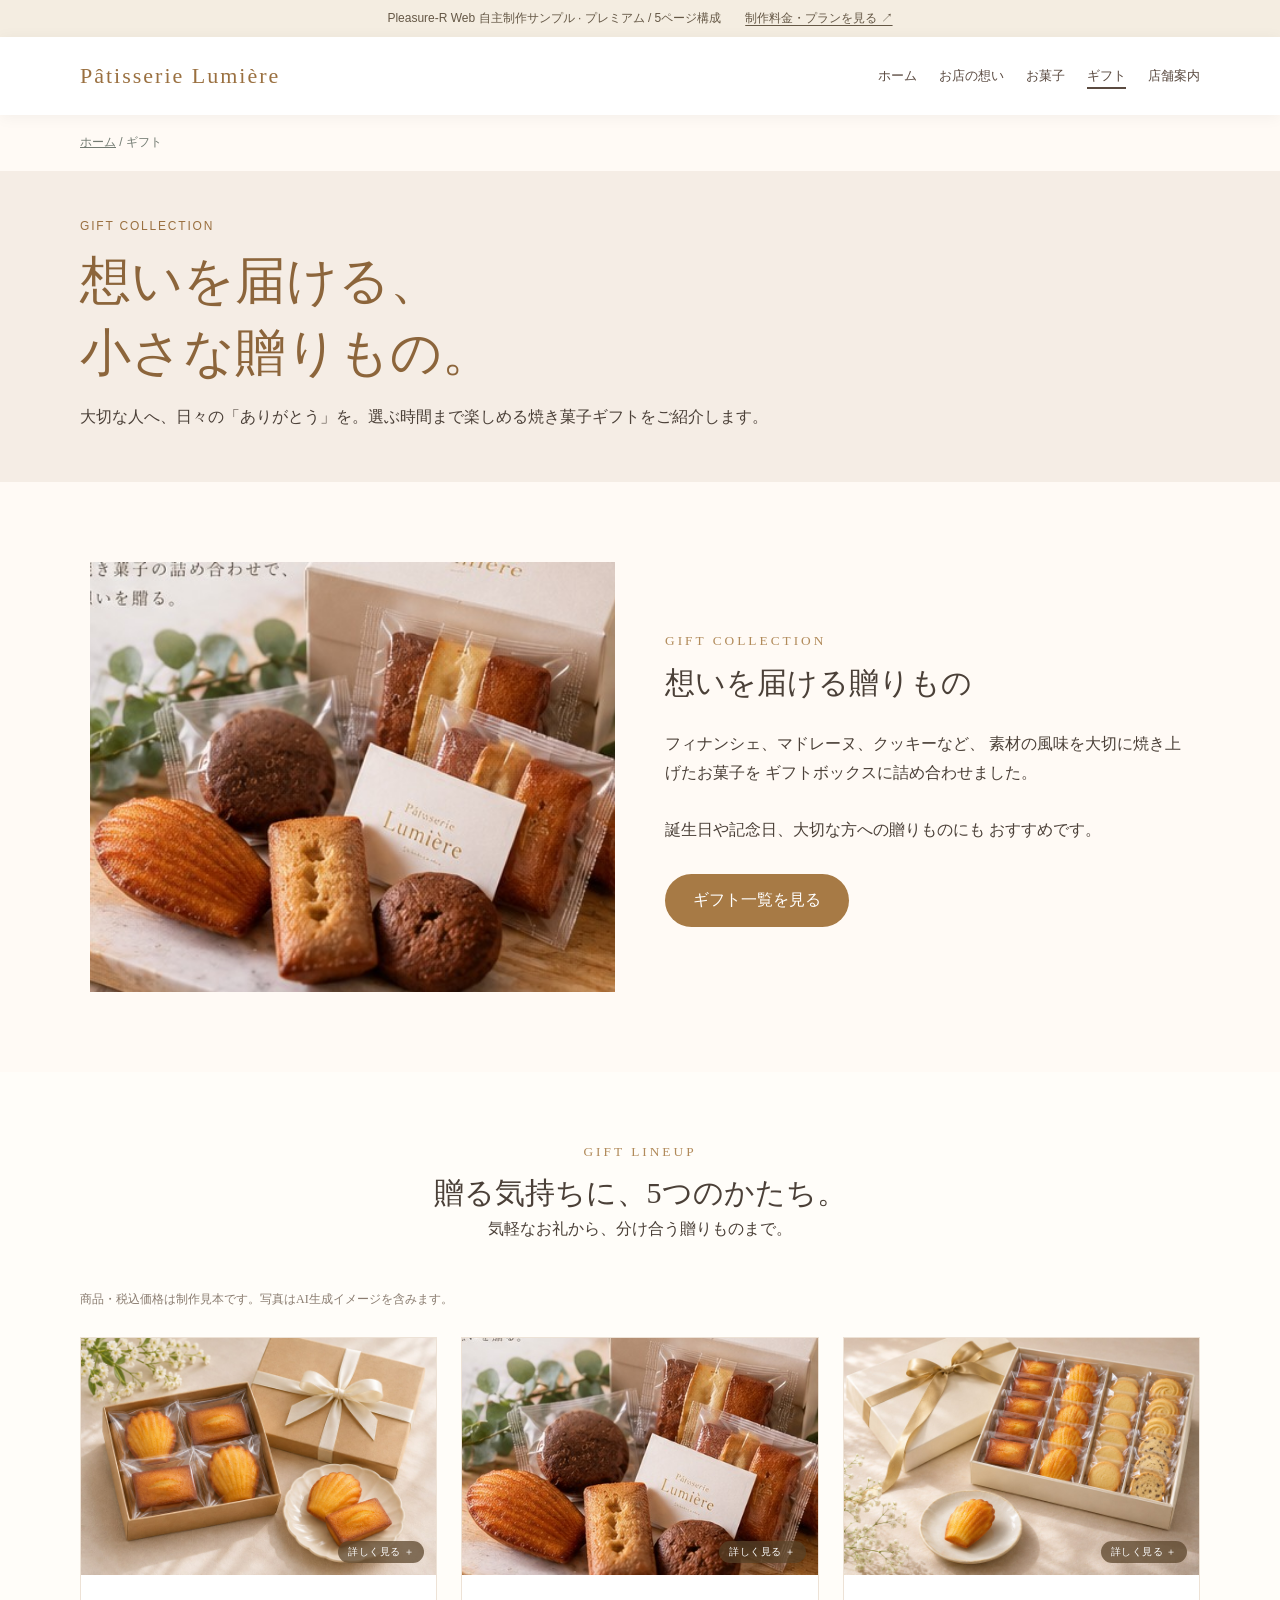
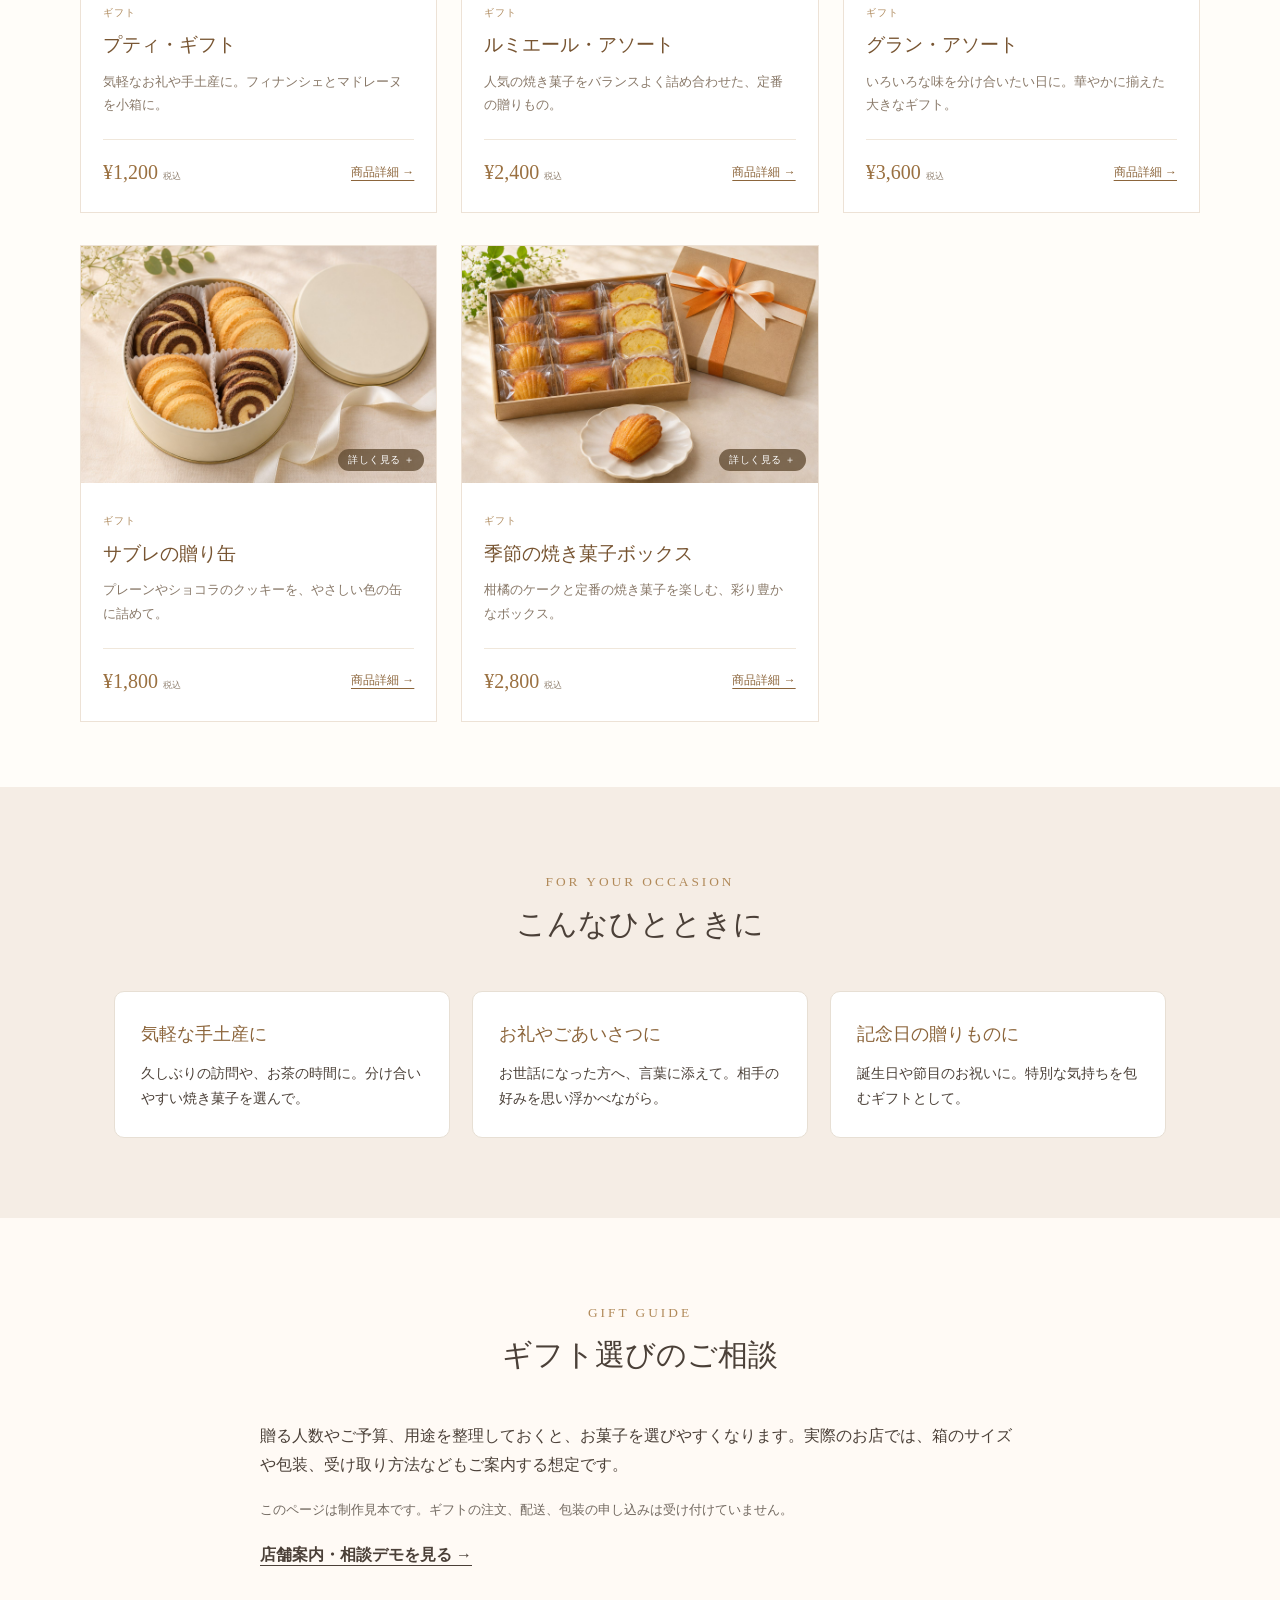
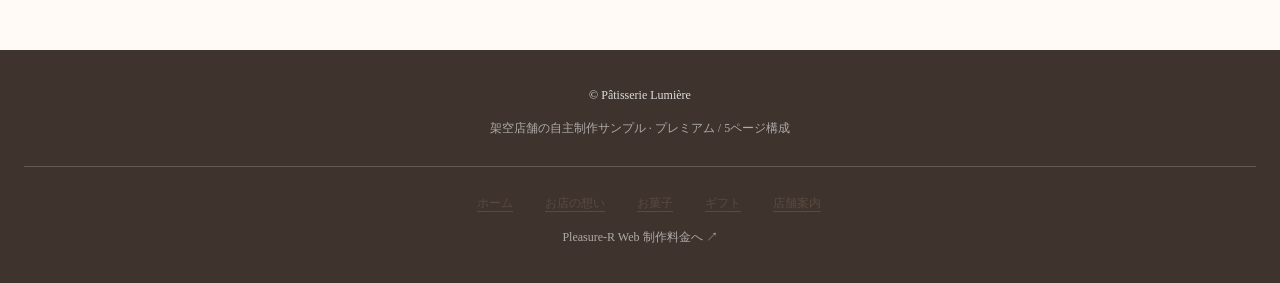
==== commit a6da9f8b: "Simplify sweets filters and gift navigation" ====
--- a/gift.html
+++ b/gift.html
@@ -36,10 +36,10 @@
 
       <br>
 
-      <a class="button" href="shop.html">店舗を見る</a>
+      <a class="button" href="#gift-lineup">ギフト一覧を見る</a>
 
     </div>
 
   </div>
 
-</section><section id="gift-lineup" class="menu-section"><div class="wrap"><div class="title"><small>GIFT LINEUP</small><h2>贈る気持ちに、5つのかたち。</h2><p>気軽なお礼から、分け合う贈りものまで。</p></div><p class="menu-notice">商品・税込価格は制作見本です。写真はAI生成イメージを含みます。</p><div class="menu-grid gift-grid"><article class="menu-card" data-category="gift" data-fruit="false" data-search="プティ・ギフト 気軽なお礼や手土産に。フィナンシェとマドレーヌを小箱に。" id="item-gift-small"><button class="menu-image" type="button" data-product="gift-small" aria-label="プティ・ギフトの写真と説明を見る"><img src="menu-gift-small.jpg" width="1536" height="1024" alt="プティ・ギフト" loading="lazy" decoding="async"><span>詳しく見る ＋</span></button><div class="menu-card-body"><span class="menu-category">ギフト</span><h3>プティ・ギフト</h3><p>気軽なお礼や手土産に。フィナンシェとマドレーヌを小箱に。</p><div class="menu-card-bottom"><span class="menu-price">¥1,200<small>税込</small></span><button type="button" class="menu-details" data-product="gift-small" aria-label="プティ・ギフトの詳細">商品詳細 →</button></div></div></article><article class="menu-card" data-category="gift" data-fruit="false" data-search="ルミエール・アソート 人気の焼き菓子をバランスよく詰め合わせた、定番の贈りもの。" id="item-gift-standard"><button class="menu-image" type="button" data-product="gift-standard" aria-label="ルミエール・アソートの写真と説明を見る"><img src="gift.jpg" width="1536" height="1024" alt="ルミエール・アソート" loading="lazy" decoding="async"><span>詳しく見る ＋</span></button><div class="menu-card-body"><span class="menu-category">ギフト</span><h3>ルミエール・アソート</h3><p>人気の焼き菓子をバランスよく詰め合わせた、定番の贈りもの。</p><div class="menu-card-bottom"><span class="menu-price">¥2,400<small>税込</small></span><button type="button" class="menu-details" data-product="gift-standard" aria-label="ルミエール・アソートの詳細">商品詳細 →</button></div></div></article><article class="menu-card" data-category="gift" data-fruit="false" data-search="グラン・アソート いろいろな味を分け合いたい日に。華やかに揃えた大きなギフト。" id="item-gift-large"><button class="menu-image" type="button" data-product="gift-large" aria-label="グラン・アソートの写真と説明を見る"><img src="menu-gift-large.jpg" width="1536" height="1024" alt="グラン・アソート" loading="lazy" decoding="async"><span>詳しく見る ＋</span></button><div class="menu-card-body"><span class="menu-category">ギフト</span><h3>グラン・アソート</h3><p>いろいろな味を分け合いたい日に。華やかに揃えた大きなギフト。</p><div class="menu-card-bottom"><span class="menu-price">¥3,600<small>税込</small></span><button type="button" class="menu-details" data-product="gift-large" aria-label="グラン・アソートの詳細">商品詳細 →</button></div></div></article><article class="menu-card" data-category="gift" data-fruit="false" data-search="サブレの贈り缶 プレーンやショコラのクッキーを、やさしい色の缶に詰めて。" id="item-gift-tin"><button class="menu-image" type="button" data-product="gift-tin" aria-label="サブレの贈り缶の写真と説明を見る"><img src="menu-gift-tin.jpg" width="1536" height="1024" alt="サブレの贈り缶" loading="lazy" decoding="async"><span>詳しく見る ＋</span></button><div class="menu-card-body"><span class="menu-category">ギフト</span><h3>サブレの贈り缶</h3><p>プレーンやショコラのクッキーを、やさしい色の缶に詰めて。</p><div class="menu-card-bottom"><span class="menu-price">¥1,800<small>税込</small></span><button type="button" class="menu-details" data-product="gift-tin" aria-label="サブレの贈り缶の詳細">商品詳細 →</button></div></div></article><article class="menu-card" data-category="gift" data-fruit="false" data-search="季節の焼き菓子ボックス 柑橘のケークと定番の焼き菓子を楽しむ、彩り豊かなボックス。" id="item-gift-seasonal"><button class="menu-image" type="button" data-product="gift-seasonal" aria-label="季節の焼き菓子ボックスの写真と説明を見る"><img src="menu-gift-seasonal.jpg" width="1536" height="1024" alt="季節の焼き菓子ボックス" loading="lazy" decoding="async"><span>詳しく見る ＋</span></button><div class="menu-card-body"><span class="menu-category">ギフト</span><h3>季節の焼き菓子ボックス</h3><p>柑橘のケークと定番の焼き菓子を楽しむ、彩り豊かなボックス。</p><div class="menu-card-bottom"><span class="menu-price">¥2,800<small>税込</small></span><button type="button" class="menu-details" data-product="gift-seasonal" aria-label="季節の焼き菓子ボックスの詳細">商品詳細 →</button></div></div></article></div></div></section><section class="season"><div class="wrap"><div class="title"><small>FOR YOUR OCCASION</small><h2>こんなひとときに</h2></div><div class="panel-grid"><article class="panel"><span class="panel-number">01</span><h3>気軽な手土産に</h3><p>久しぶりの訪問や、お茶の時間に。分け合いやすい焼き菓子を選んで。</p></article><article class="panel"><span class="panel-number">02</span><h3>お礼やごあいさつに</h3><p>お世話になった方へ、言葉に添えて。相手の好みを思い浮かべながら。</p></article><article class="panel"><span class="panel-number">03</span><h3>記念日の贈りものに</h3><p>誕生日や節目のお祝いに。特別な気持ちを包むギフトとして。</p></article></div></div></section><section><div class="wrap"><div class="title"><small>GIFT GUIDE</small><h2>ギフト選びのご相談</h2></div><div class="reading"><p>贈る人数やご予算、用途を整理しておくと、お菓子を選びやすくなります。実際のお店では、箱のサイズや包装、受け取り方法などもご案内する想定です。</p><p class="demo-note">このページは制作見本です。ギフトの注文、配送、包装の申し込みは受け付けていません。</p><a class="more-link" href="shop.html#consultation">店舗案内・相談デモを見る →</a></div></div></section></main><footer><p>© Pâtisserie Lumière</p><p class="portfolio">架空店舗の自主制作サンプル · プレミアム / 5ページ構成</p><nav class="page-subnav" aria-label="フッターメニュー"><a href="index.html">ホーム</a><a href="concept.html">お店の想い</a><a href="sweets.html">お菓子</a><a href="gift.html">ギフト</a><a href="shop.html">店舗案内</a></nav><p class="portfolio"><a href="https://yamaji8198.github.io/pleasure-r-web/#price">Pleasure-R Web 制作料金へ ↗</a></p></footer><dialog class="product-dialog" id="product-dialog" aria-labelledby="product-dialog-title"><button type="button" class="dialog-close" aria-label="商品詳細を閉じる">×</button><div class="dialog-grid"><img id="product-dialog-image" alt=""><div class="dialog-copy"><p class="ey" id="product-dialog-category"></p><h2 id="product-dialog-title"></h2><p id="product-dialog-description"></p><p class="dialog-price" id="product-dialog-price"></p><p class="menu-notice">商品・価格は自主制作サンプルの設定です。注文や取り置きは受け付けていません。</p><a class="button" href="shop.html#consultation">店舗案内・相談デモへ</a></div></div></dialog><script type="application/json" id="menu-data">[{"id":"shortcake","name":"苺のショートケーキ","category":"cake","price":680,"description":"軽やかな生クリームと、甘酸っぱい苺を重ねた定番のひと品。","image":"shortcake.jpg","fruit":true},{"id":"chocolate","name":"ショコラ・ノワール","category":"cake","price":720,"description":"カカオの深い香りと、なめらかな口どけを楽しむショコラケーキ。","image":"chocolate.jpg","fruit":false},{"id":"fruit-tart","name":"季節のフルーツタルト","category":"cake","price":750,"description":"色とりどりの果実を飾った、華やかなタルト。","image":"tart.jpg","fruit":true},{"id":"cheesecake","name":"ベイクドチーズケーキ","category":"cake","price":650,"description":"こんがり焼き上げた表面と、しっとり濃厚なチーズの味わい。","image":"menu-cheesecake.jpg","fruit":false},{"id":"montblanc","name":"モンブラン","category":"cake","price":780,"description":"細く絞ったマロンクリームを重ねた、香り豊かな栗のお菓子。","image":"menu-montblanc.jpg","fruit":false},{"id":"choux","name":"シュー・ア・ラ・クレーム","category":"cake","price":380,"description":"香ばしいシュー生地に、バニラ香るカスタードをたっぷり。","image":"menu-choux.jpg","fruit":false},{"id":"strawberry-mousse","name":"苺のムース","category":"cake","price":690,"description":"苺のやさしい甘さを、淡いピンクのなめらかなムースに。","image":"menu-strawberry-mousse.jpg","fruit":true},{"id":"raspberry-mousse","name":"フランボワーズ","category":"cake","price":720,"description":"艶やかな赤いグラサージュに、木苺の甘酸っぱさを閉じ込めて。","image":"menu-raspberry-mousse.jpg","fruit":true},{"id":"lemon-tart","name":"タルト・シトロン","category":"cake","price":680,"description":"レモンの爽やかな酸味と、軽やかなメレンゲの組み合わせ。","image":"menu-lemon-tart.jpg","fruit":true},{"id":"fruit-roll","name":"彩りフルーツロール","category":"cake","price":620,"description":"ふんわりしたスポンジで、クリームと果実をやさしく包みました。","image":"menu-fruit-roll.jpg","fruit":true},{"id":"millefeuille","name":"ミルフィーユ・ヴァニーユ","category":"cake","price":740,"description":"サクサクのパイと、バニラクリームを美しく重ねたひと品。","image":"menu-millefeuille.jpg","fruit":false},{"id":"peach-tart","name":"白桃のタルト","category":"cake","price":790,"description":"みずみずしい白桃を花びらのように重ねた、上品なタルト。","image":"menu-peach-tart.jpg","fruit":true},{"id":"mango-mousse","name":"マンゴー・ソレイユ","category":"cake","price":760,"description":"太陽のように鮮やかなマンゴーの甘さを楽しむムース。","image":"menu-mango-mousse.jpg","fruit":true},{"id":"blueberry-cheesecake","name":"ブルーベリーレアチーズ","category":"cake","price":740,"description":"まろやかなレアチーズに、ブルーベリーの爽やかなアクセント。","image":"menu-blueberry-cheesecake.jpg","fruit":true},{"id":"orange-mousse","name":"オランジュ","category":"cake","price":710,"description":"オレンジの果肉と、軽やかな柑橘のムースを合わせて。","image":"menu-orange-mousse.jpg","fruit":true},{"id":"financier","name":"フィナンシェ","category":"baked","price":280,"description":"焦がしバターとアーモンドの香り。外は香ばしく、中はしっとり。","image":"menu-financier.jpg","fruit":false},{"id":"madeleine","name":"マドレーヌ","category":"baked","price":280,"description":"貝殻のかたちが愛らしい、ふんわりやさしいバターのお菓子。","image":"menu-madeleine.jpg","fruit":false},{"id":"cookies","name":"サブレ・アソート","category":"baked","price":500,"description":"プレーンとショコラ。食感も香りも楽しめるクッキーの小さな詰め合わせ。","image":"menu-cookies.jpg","fruit":false},{"id":"canele","name":"カヌレ","category":"baked","price":320,"description":"カリッと香ばしい外側と、もっちりした内側のコントラスト。","image":"menu-canele.jpg","fruit":false},{"id":"brownie","name":"ショコラ・ブラウニー","category":"baked","price":350,"description":"濃厚なチョコレートに、くるみの食感を添えた焼き菓子。","image":"menu-brownie.jpg","fruit":false},{"id":"poundcake","name":"ケーク・シトロン","category":"baked","price":320,"description":"レモンの香りとバターのコク。ティータイムに寄り添うパウンドケーキ。","image":"menu-poundcake.jpg","fruit":true},{"id":"florentine","name":"フロランタン","category":"baked","price":300,"description":"キャラメルをまとったアーモンドと、軽やかなサブレの二重奏。","image":"menu-florentine.jpg","fruit":false},{"id":"palmier","name":"パルミエ","category":"baked","price":260,"description":"ハートのかたちのパイ。幾重にも重なる層を香ばしく焼き上げて。","image":"menu-palmier.jpg","fruit":false},{"id":"dacquoise","name":"ダックワーズ","category":"baked","price":330,"description":"さっくりと軽いアーモンド生地に、コーヒークリームをサンド。","image":"menu-dacquoise.jpg","fruit":false},{"id":"galette","name":"ガレット・ブルトンヌ","category":"baked","price":300,"description":"厚めに焼き上げた、バターの香り豊かな素朴なサブレ。","image":"menu-galette.jpg","fruit":false},{"id":"gift-small","name":"プティ・ギフト","category":"gift","price":1200,"description":"気軽なお礼や手土産に。フィナンシェとマドレーヌを小箱に。","image":"menu-gift-small.jpg","fruit":false},{"id":"gift-standard","name":"ルミエール・アソート","category":"gift","price":2400,"description":"人気の焼き菓子をバランスよく詰め合わせた、定番の贈りもの。","image":"gift.jpg","fruit":false},{"id":"gift-large","name":"グラン・アソート","category":"gift","price":3600,"description":"いろいろな味を分け合いたい日に。華やかに揃えた大きなギフト。","image":"menu-gift-large.jpg","fruit":false},{"id":"gift-tin","name":"サブレの贈り缶","category":"gift","price":1800,"description":"プレーンやショコラのクッキーを、やさしい色の缶に詰めて。","image":"menu-gift-tin.jpg","fruit":false},{"id":"gift-seasonal","name":"季節の焼き菓子ボックス","category":"gift","price":2800,"description":"柑橘のケークと定番の焼き菓子を楽しむ、彩り豊かなボックス。","image":"menu-gift-seasonal.jpg","fruit":false}]</script></body></html>
+</section><section id="gift-lineup" class="menu-section"><div class="wrap"><div class="title"><small>GIFT LINEUP</small><h2>贈る気持ちに、5つのかたち。</h2><p>気軽なお礼から、分け合う贈りものまで。</p></div><p class="menu-notice">商品・税込価格は制作見本です。写真はAI生成イメージを含みます。</p><div class="menu-grid gift-grid"><article class="menu-card" data-category="gift" data-fruit="false" data-search="プティ・ギフト 気軽なお礼や手土産に。フィナンシェとマドレーヌを小箱に。" id="item-gift-small"><button class="menu-image" type="button" data-product="gift-small" aria-label="プティ・ギフトの写真と説明を見る"><img src="menu-gift-small.jpg" width="1536" height="1024" alt="プティ・ギフト" loading="lazy" decoding="async"><span>詳しく見る ＋</span></button><div class="menu-card-body"><span class="menu-category">ギフト</span><h3>プティ・ギフト</h3><p>気軽なお礼や手土産に。フィナンシェとマドレーヌを小箱に。</p><div class="menu-card-bottom"><span class="menu-price">¥1,200<small>税込</small></span><button type="button" class="menu-details" data-product="gift-small" aria-label="プティ・ギフトの詳細">商品詳細 →</button></div></div></article><article class="menu-card" data-category="gift" data-fruit="false" data-search="ルミエール・アソート 人気の焼き菓子をバランスよく詰め合わせた、定番の贈りもの。" id="item-gift-standard"><button class="menu-image" type="button" data-product="gift-standard" aria-label="ルミエール・アソートの写真と説明を見る"><img src="gift.jpg" width="1536" height="1024" alt="ルミエール・アソート" loading="lazy" decoding="async"><span>詳しく見る ＋</span></button><div class="menu-card-body"><span class="menu-category">ギフト</span><h3>ルミエール・アソート</h3><p>人気の焼き菓子をバランスよく詰め合わせた、定番の贈りもの。</p><div class="menu-card-bottom"><span class="menu-price">¥2,400<small>税込</small></span><button type="button" class="menu-details" data-product="gift-standard" aria-label="ルミエール・アソートの詳細">商品詳細 →</button></div></div></article><article class="menu-card" data-category="gift" data-fruit="false" data-search="グラン・アソート いろいろな味を分け合いたい日に。華やかに揃えた大きなギフト。" id="item-gift-large"><button class="menu-image" type="button" data-product="gift-large" aria-label="グラン・アソートの写真と説明を見る"><img src="menu-gift-large.jpg" width="1536" height="1024" alt="グラン・アソート" loading="lazy" decoding="async"><span>詳しく見る ＋</span></button><div class="menu-card-body"><span class="menu-category">ギフト</span><h3>グラン・アソート</h3><p>いろいろな味を分け合いたい日に。華やかに揃えた大きなギフト。</p><div class="menu-card-bottom"><span class="menu-price">¥3,600<small>税込</small></span><button type="button" class="menu-details" data-product="gift-large" aria-label="グラン・アソートの詳細">商品詳細 →</button></div></div></article><article class="menu-card" data-category="gift" data-fruit="false" data-search="サブレの贈り缶 プレーンやショコラのクッキーを、やさしい色の缶に詰めて。" id="item-gift-tin"><button class="menu-image" type="button" data-product="gift-tin" aria-label="サブレの贈り缶の写真と説明を見る"><img src="menu-gift-tin.jpg" width="1536" height="1024" alt="サブレの贈り缶" loading="lazy" decoding="async"><span>詳しく見る ＋</span></button><div class="menu-card-body"><span class="menu-category">ギフト</span><h3>サブレの贈り缶</h3><p>プレーンやショコラのクッキーを、やさしい色の缶に詰めて。</p><div class="menu-card-bottom"><span class="menu-price">¥1,800<small>税込</small></span><button type="button" class="menu-details" data-product="gift-tin" aria-label="サブレの贈り缶の詳細">商品詳細 →</button></div></div></article><article class="menu-card" data-category="gift" data-fruit="false" data-search="季節の焼き菓子ボックス 柑橘のケークと定番の焼き菓子を楽しむ、彩り豊かなボックス。" id="item-gift-seasonal"><button class="menu-image" type="button" data-product="gift-seasonal" aria-label="季節の焼き菓子ボックスの写真と説明を見る"><img src="menu-gift-seasonal.jpg" width="1536" height="1024" alt="季節の焼き菓子ボックス" loading="lazy" decoding="async"><span>詳しく見る ＋</span></button><div class="menu-card-body"><span class="menu-category">ギフト</span><h3>季節の焼き菓子ボックス</h3><p>柑橘のケークと定番の焼き菓子を楽しむ、彩り豊かなボックス。</p><div class="menu-card-bottom"><span class="menu-price">¥2,800<small>税込</small></span><button type="button" class="menu-details" data-product="gift-seasonal" aria-label="季節の焼き菓子ボックスの詳細">商品詳細 →</button></div></div></article></div></div></section><section class="season"><div class="wrap"><div class="title"><small>FOR YOUR OCCASION</small><h2>こんなひとときに</h2></div><div class="panel-grid"><article class="panel"><h3>気軽な手土産に</h3><p>久しぶりの訪問や、お茶の時間に。分け合いやすい焼き菓子を選んで。</p></article><article class="panel"><h3>お礼やごあいさつに</h3><p>お世話になった方へ、言葉に添えて。相手の好みを思い浮かべながら。</p></article><article class="panel"><h3>記念日の贈りものに</h3><p>誕生日や節目のお祝いに。特別な気持ちを包むギフトとして。</p></article></div></div></section><section><div class="wrap"><div class="title"><small>GIFT GUIDE</small><h2>ギフト選びのご相談</h2></div><div class="reading"><p>贈る人数やご予算、用途を整理しておくと、お菓子を選びやすくなります。実際のお店では、箱のサイズや包装、受け取り方法などもご案内する想定です。</p><p class="demo-note">このページは制作見本です。ギフトの注文、配送、包装の申し込みは受け付けていません。</p><a class="more-link" href="shop.html#consultation">店舗案内・相談デモを見る →</a></div></div></section></main><footer><p>© Pâtisserie Lumière</p><p class="portfolio">架空店舗の自主制作サンプル · プレミアム / 5ページ構成</p><nav class="page-subnav" aria-label="フッターメニュー"><a href="index.html">ホーム</a><a href="concept.html">お店の想い</a><a href="sweets.html">お菓子</a><a href="gift.html">ギフト</a><a href="shop.html">店舗案内</a></nav><p class="portfolio"><a href="https://yamaji8198.github.io/pleasure-r-web/#price">Pleasure-R Web 制作料金へ ↗</a></p></footer><dialog class="product-dialog" id="product-dialog" aria-labelledby="product-dialog-title"><button type="button" class="dialog-close" aria-label="商品詳細を閉じる">×</button><div class="dialog-grid"><img id="product-dialog-image" alt=""><div class="dialog-copy"><p class="ey" id="product-dialog-category"></p><h2 id="product-dialog-title"></h2><p id="product-dialog-description"></p><p class="dialog-price" id="product-dialog-price"></p><p class="menu-notice">商品・価格は自主制作サンプルの設定です。注文や取り置きは受け付けていません。</p><a class="button" href="shop.html#consultation">店舗案内・相談デモへ</a></div></div></dialog><script type="application/json" id="menu-data">[{"id":"shortcake","name":"苺のショートケーキ","category":"cake","price":680,"description":"軽やかな生クリームと、甘酸っぱい苺を重ねた定番のひと品。","image":"shortcake.jpg","fruit":true},{"id":"chocolate","name":"ショコラ・ノワール","category":"cake","price":720,"description":"カカオの深い香りと、なめらかな口どけを楽しむショコラケーキ。","image":"chocolate.jpg","fruit":false},{"id":"fruit-tart","name":"季節のフルーツタルト","category":"cake","price":750,"description":"色とりどりの果実を飾った、華やかなタルト。","image":"tart.jpg","fruit":true},{"id":"cheesecake","name":"ベイクドチーズケーキ","category":"cake","price":650,"description":"こんがり焼き上げた表面と、しっとり濃厚なチーズの味わい。","image":"menu-cheesecake.jpg","fruit":false},{"id":"montblanc","name":"モンブラン","category":"cake","price":780,"description":"細く絞ったマロンクリームを重ねた、香り豊かな栗のお菓子。","image":"menu-montblanc.jpg","fruit":false},{"id":"choux","name":"シュー・ア・ラ・クレーム","category":"cake","price":380,"description":"香ばしいシュー生地に、バニラ香るカスタードをたっぷり。","image":"menu-choux.jpg","fruit":false},{"id":"strawberry-mousse","name":"苺のムース","category":"cake","price":690,"description":"苺のやさしい甘さを、淡いピンクのなめらかなムースに。","image":"menu-strawberry-mousse.jpg","fruit":true},{"id":"raspberry-mousse","name":"フランボワーズ","category":"cake","price":720,"description":"艶やかな赤いグラサージュに、木苺の甘酸っぱさを閉じ込めて。","image":"menu-raspberry-mousse.jpg","fruit":true},{"id":"lemon-tart","name":"タルト・シトロン","category":"cake","price":680,"description":"レモンの爽やかな酸味と、軽やかなメレンゲの組み合わせ。","image":"menu-lemon-tart.jpg","fruit":true},{"id":"fruit-roll","name":"彩りフルーツロール","category":"cake","price":620,"description":"ふんわりしたスポンジで、クリームと果実をやさしく包みました。","image":"menu-fruit-roll.jpg","fruit":true},{"id":"millefeuille","name":"ミルフィーユ・ヴァニーユ","category":"cake","price":740,"description":"サクサクのパイと、バニラクリームを美しく重ねたひと品。","image":"menu-millefeuille.jpg","fruit":false},{"id":"peach-tart","name":"白桃のタルト","category":"cake","price":790,"description":"みずみずしい白桃を花びらのように重ねた、上品なタルト。","image":"menu-peach-tart.jpg","fruit":true},{"id":"mango-mousse","name":"マンゴー・ソレイユ","category":"cake","price":760,"description":"太陽のように鮮やかなマンゴーの甘さを楽しむムース。","image":"menu-mango-mousse.jpg","fruit":true},{"id":"blueberry-cheesecake","name":"ブルーベリーレアチーズ","category":"cake","price":740,"description":"まろやかなレアチーズに、ブルーベリーの爽やかなアクセント。","image":"menu-blueberry-cheesecake.jpg","fruit":true},{"id":"orange-mousse","name":"オランジュ","category":"cake","price":710,"description":"オレンジの果肉と、軽やかな柑橘のムースを合わせて。","image":"menu-orange-mousse.jpg","fruit":true},{"id":"financier","name":"フィナンシェ","category":"baked","price":280,"description":"焦がしバターとアーモンドの香り。外は香ばしく、中はしっとり。","image":"menu-financier.jpg","fruit":false},{"id":"madeleine","name":"マドレーヌ","category":"baked","price":280,"description":"貝殻のかたちが愛らしい、ふんわりやさしいバターのお菓子。","image":"menu-madeleine.jpg","fruit":false},{"id":"cookies","name":"サブレ・アソート","category":"baked","price":500,"description":"プレーンとショコラ。食感も香りも楽しめるクッキーの小さな詰め合わせ。","image":"menu-cookies.jpg","fruit":false},{"id":"canele","name":"カヌレ","category":"baked","price":320,"description":"カリッと香ばしい外側と、もっちりした内側のコントラスト。","image":"menu-canele.jpg","fruit":false},{"id":"brownie","name":"ショコラ・ブラウニー","category":"baked","price":350,"description":"濃厚なチョコレートに、くるみの食感を添えた焼き菓子。","image":"menu-brownie.jpg","fruit":false},{"id":"poundcake","name":"ケーク・シトロン","category":"baked","price":320,"description":"レモンの香りとバターのコク。ティータイムに寄り添うパウンドケーキ。","image":"menu-poundcake.jpg","fruit":true},{"id":"florentine","name":"フロランタン","category":"baked","price":300,"description":"キャラメルをまとったアーモンドと、軽やかなサブレの二重奏。","image":"menu-florentine.jpg","fruit":false},{"id":"palmier","name":"パルミエ","category":"baked","price":260,"description":"ハートのかたちのパイ。幾重にも重なる層を香ばしく焼き上げて。","image":"menu-palmier.jpg","fruit":false},{"id":"dacquoise","name":"ダックワーズ","category":"baked","price":330,"description":"さっくりと軽いアーモンド生地に、コーヒークリームをサンド。","image":"menu-dacquoise.jpg","fruit":false},{"id":"galette","name":"ガレット・ブルトンヌ","category":"baked","price":300,"description":"厚めに焼き上げた、バターの香り豊かな素朴なサブレ。","image":"menu-galette.jpg","fruit":false},{"id":"gift-small","name":"プティ・ギフト","category":"gift","price":1200,"description":"気軽なお礼や手土産に。フィナンシェとマドレーヌを小箱に。","image":"menu-gift-small.jpg","fruit":false},{"id":"gift-standard","name":"ルミエール・アソート","category":"gift","price":2400,"description":"人気の焼き菓子をバランスよく詰め合わせた、定番の贈りもの。","image":"gift.jpg","fruit":false},{"id":"gift-large","name":"グラン・アソート","category":"gift","price":3600,"description":"いろいろな味を分け合いたい日に。華やかに揃えた大きなギフト。","image":"menu-gift-large.jpg","fruit":false},{"id":"gift-tin","name":"サブレの贈り缶","category":"gift","price":1800,"description":"プレーンやショコラのクッキーを、やさしい色の缶に詰めて。","image":"menu-gift-tin.jpg","fruit":false},{"id":"gift-seasonal","name":"季節の焼き菓子ボックス","category":"gift","price":2800,"description":"柑橘のケークと定番の焼き菓子を楽しむ、彩り豊かなボックス。","image":"menu-gift-seasonal.jpg","fruit":false}]</script></body></html>
